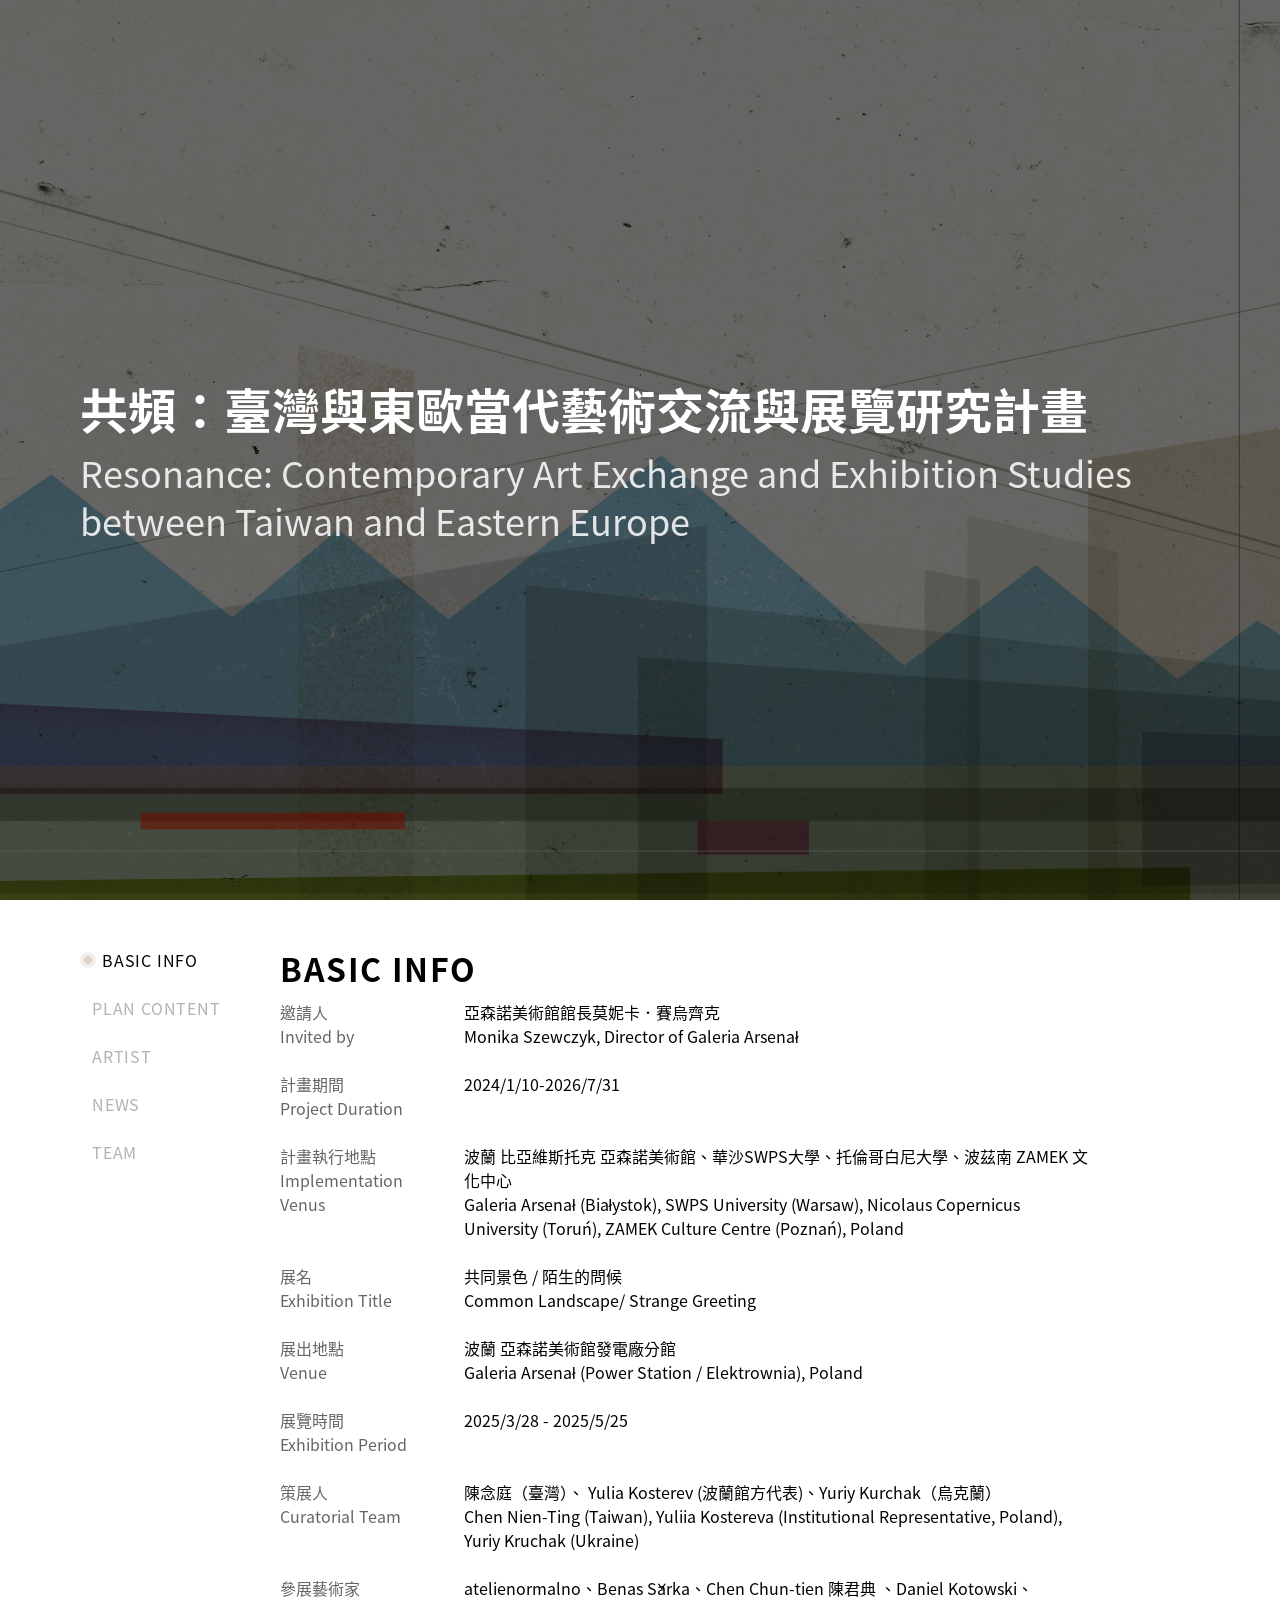
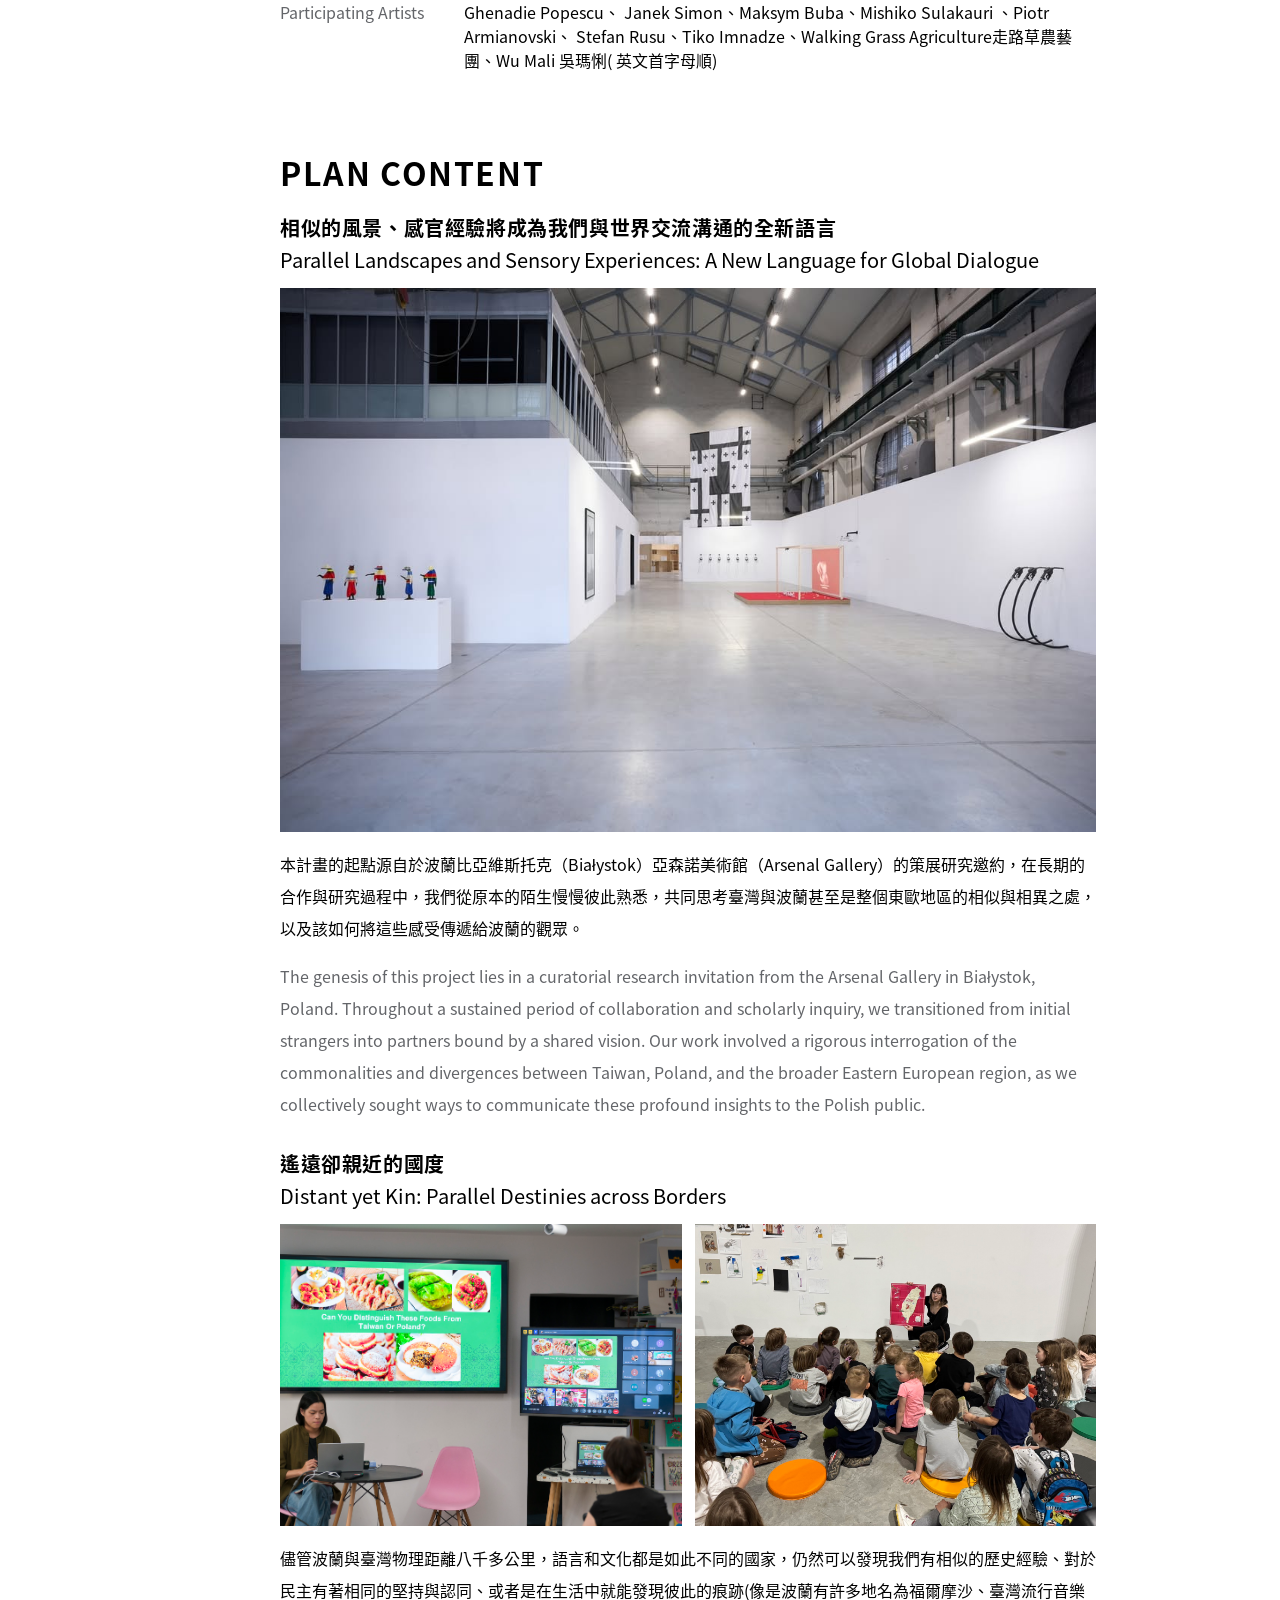
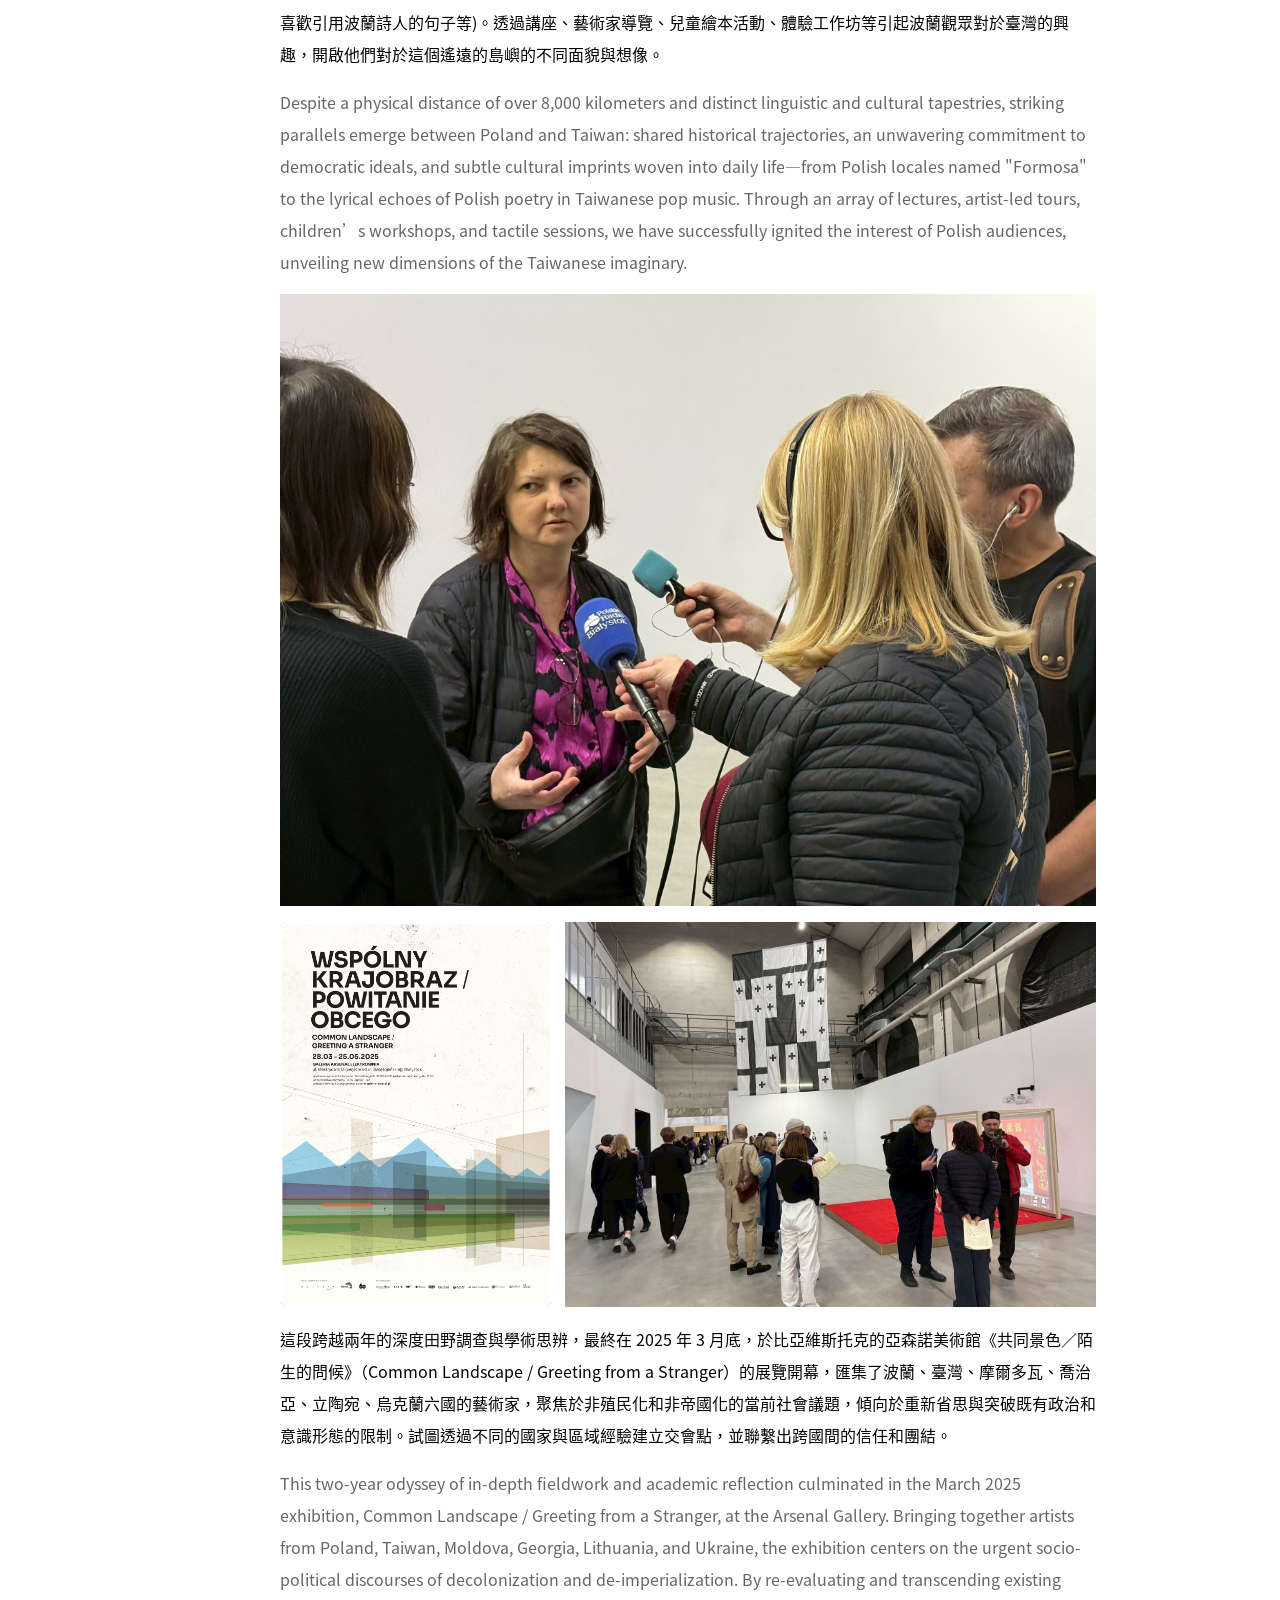
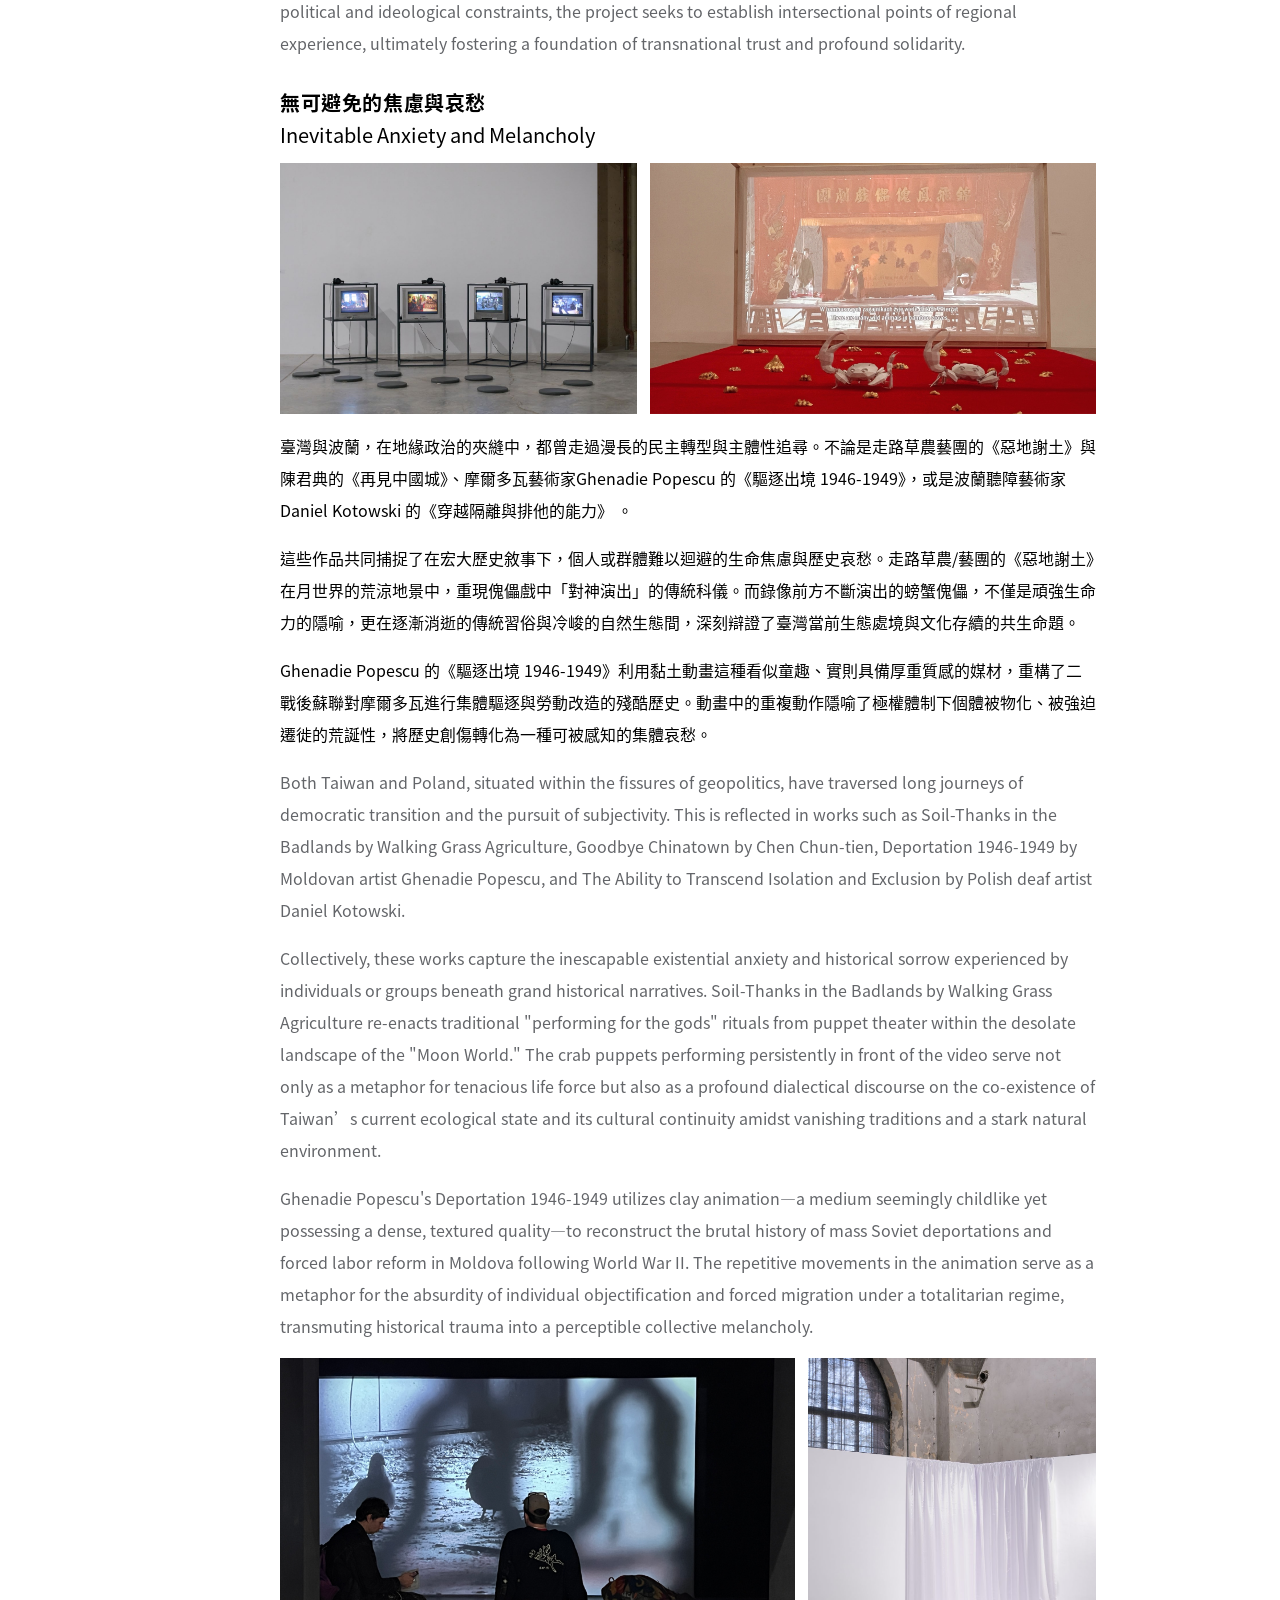
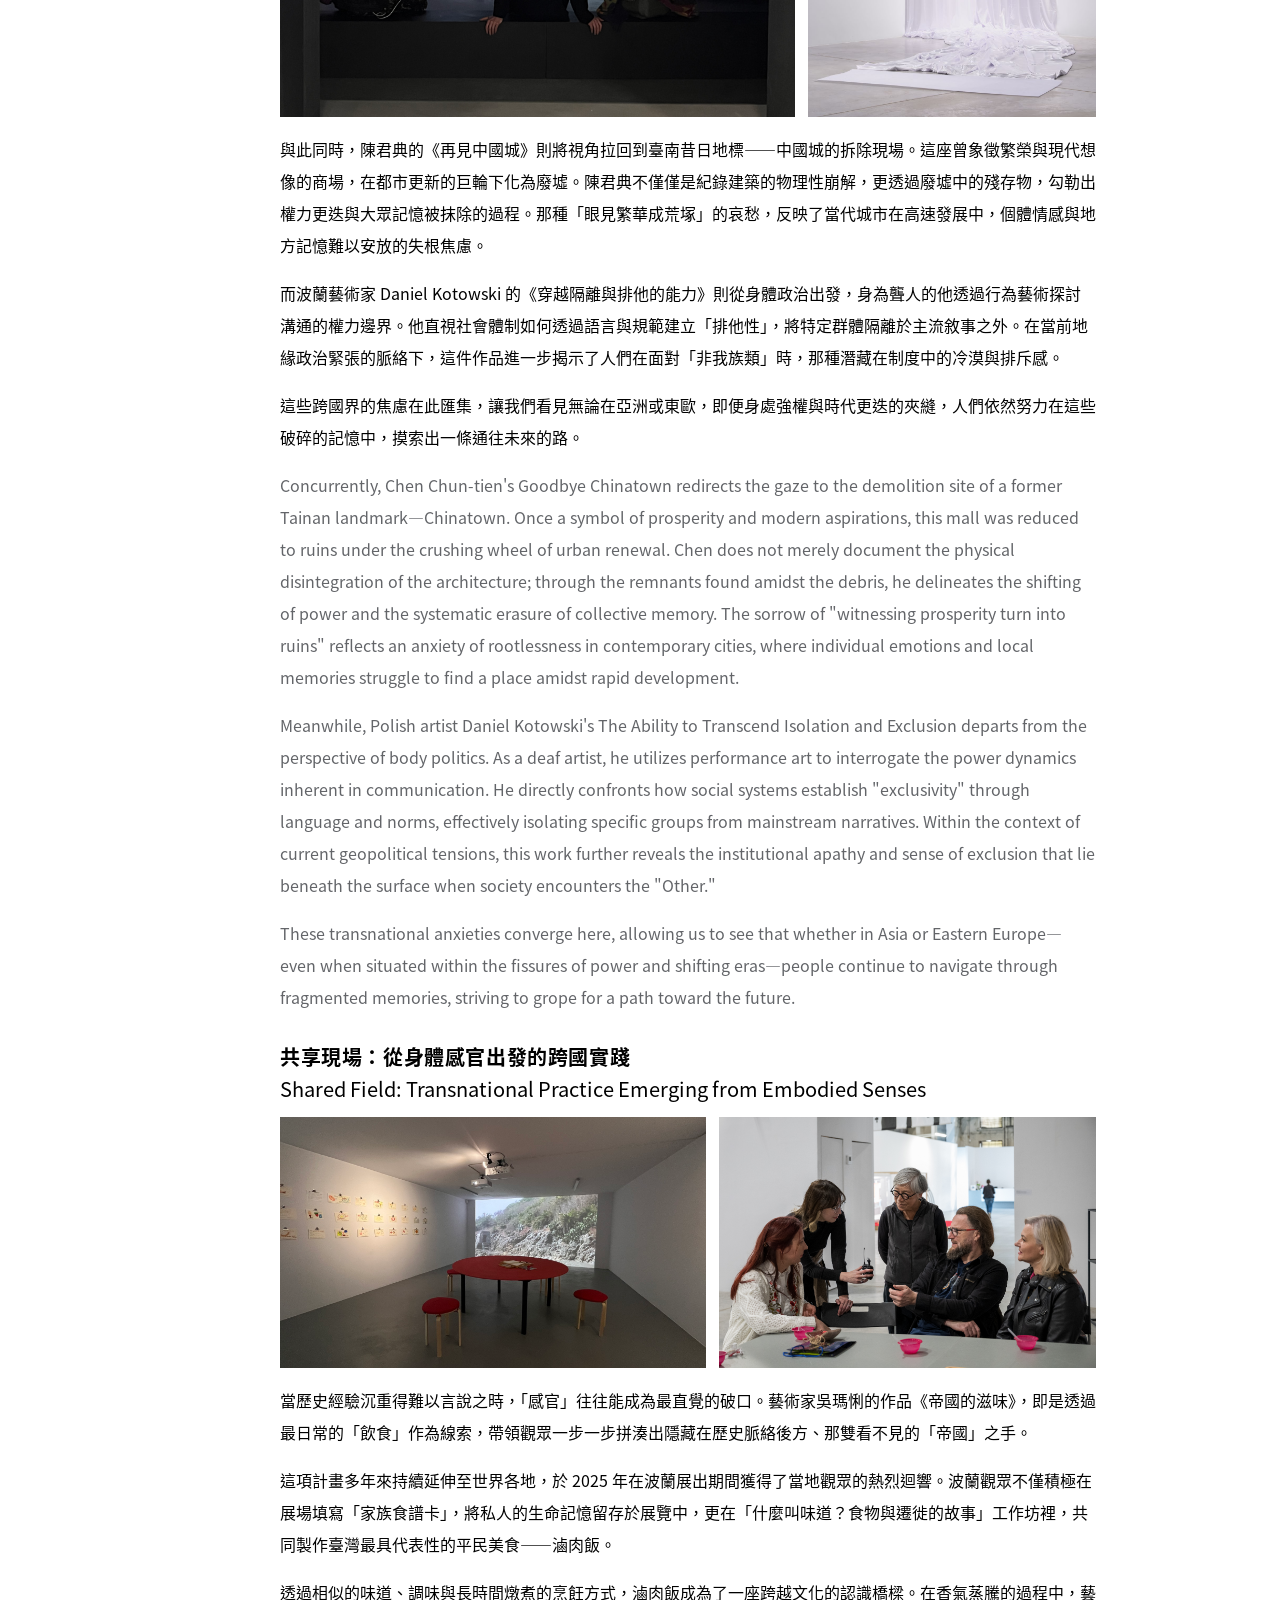
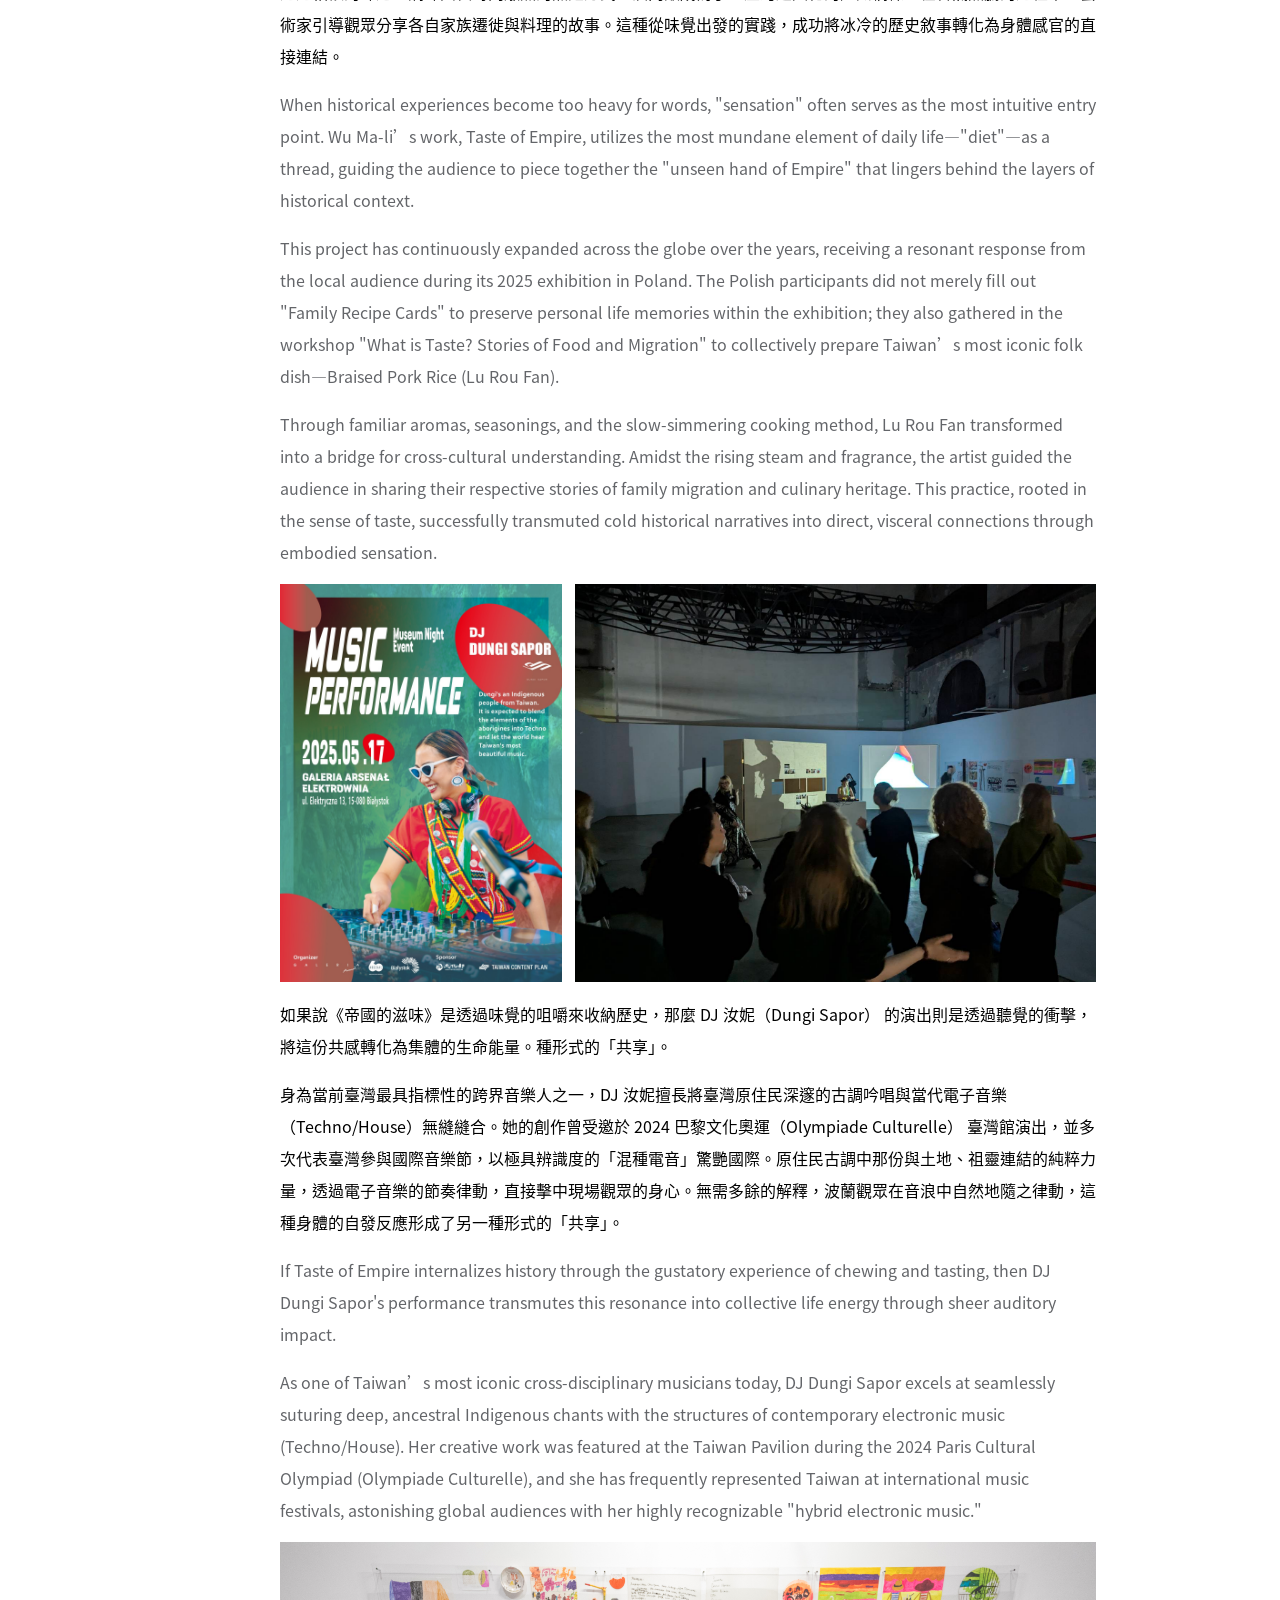
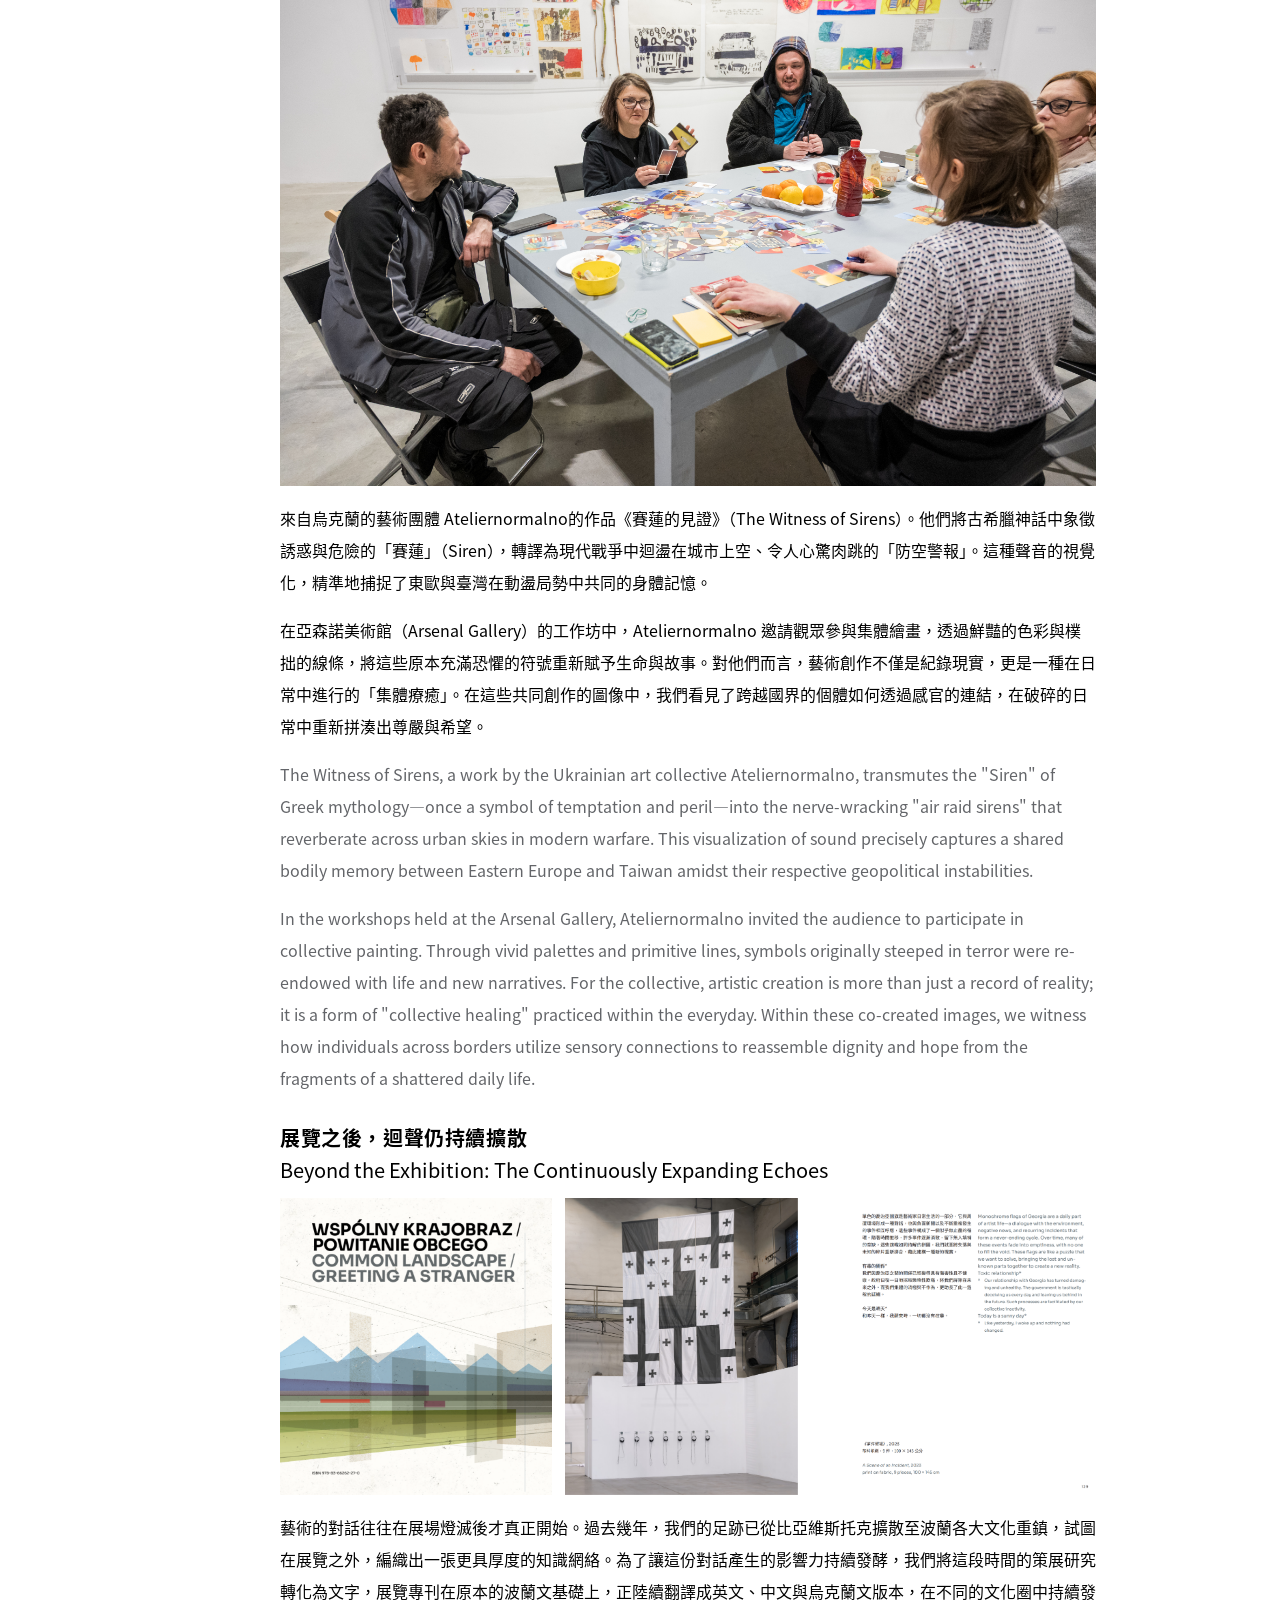
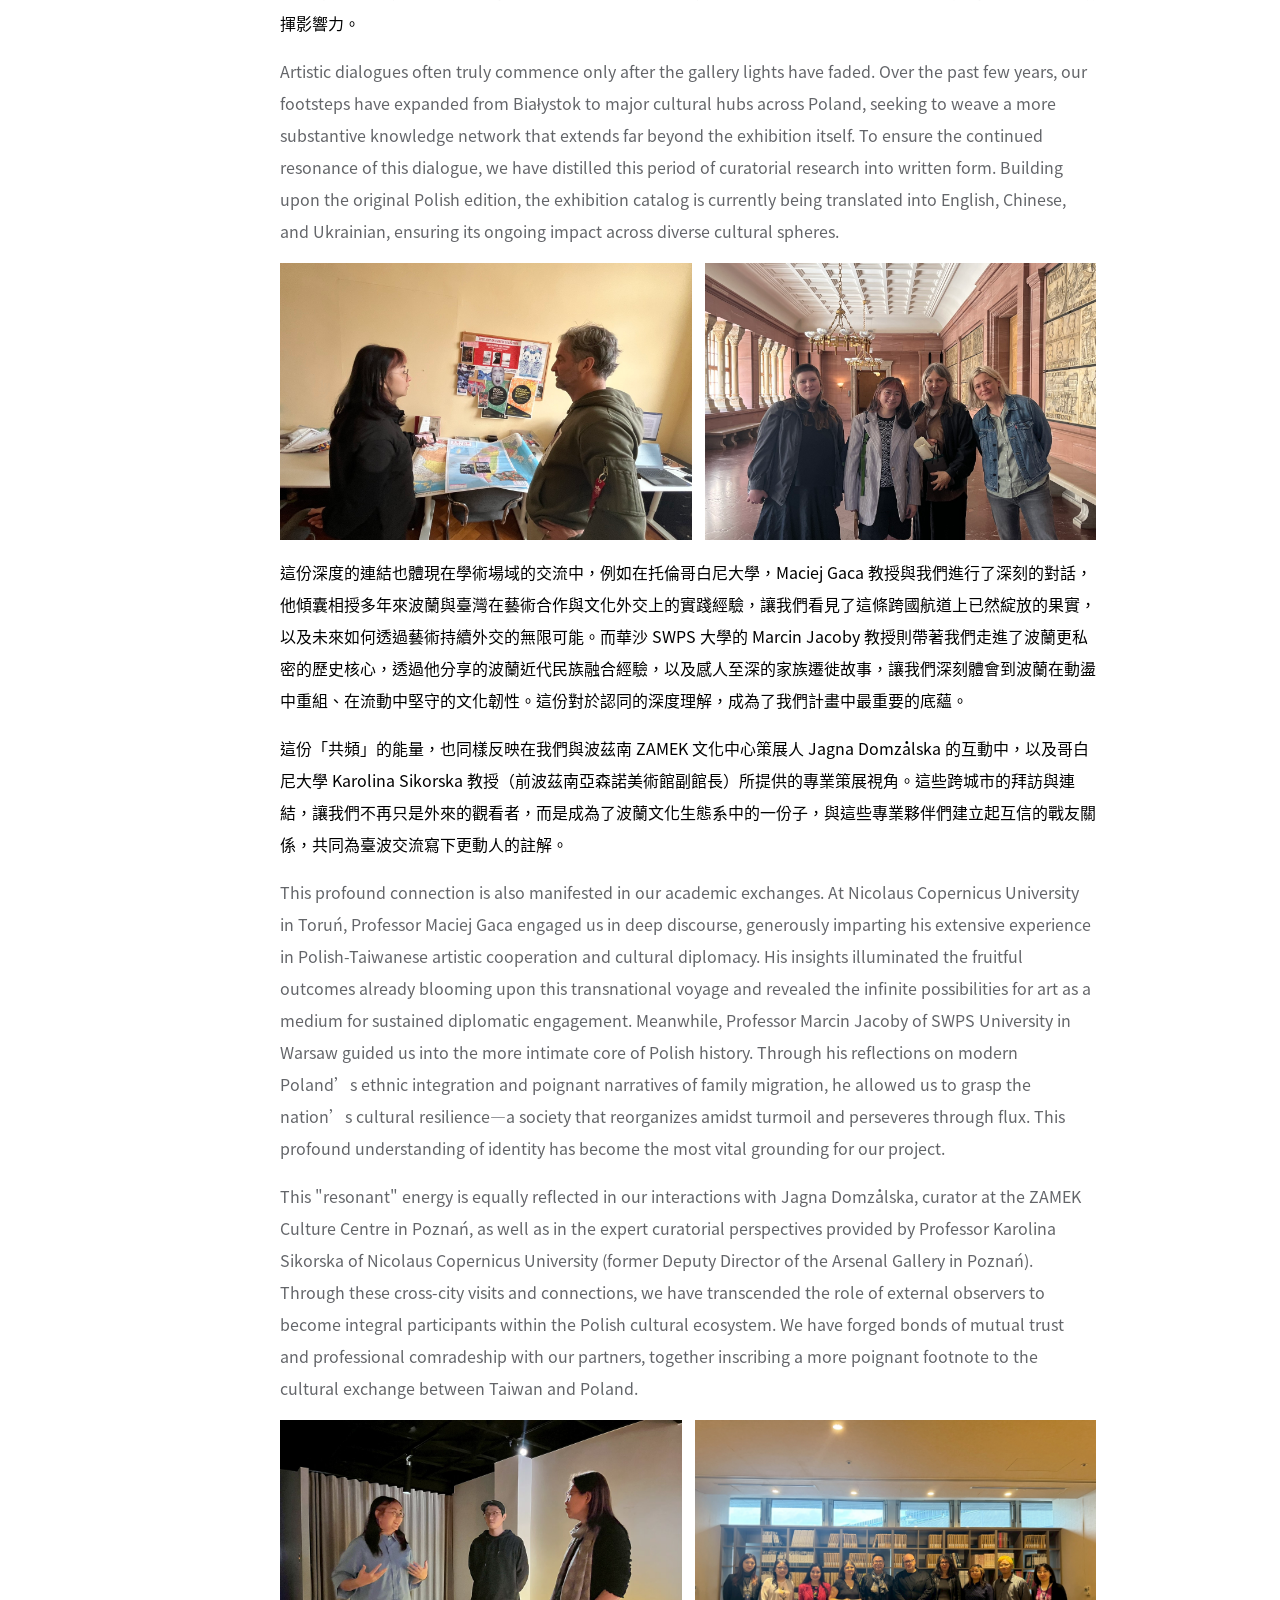
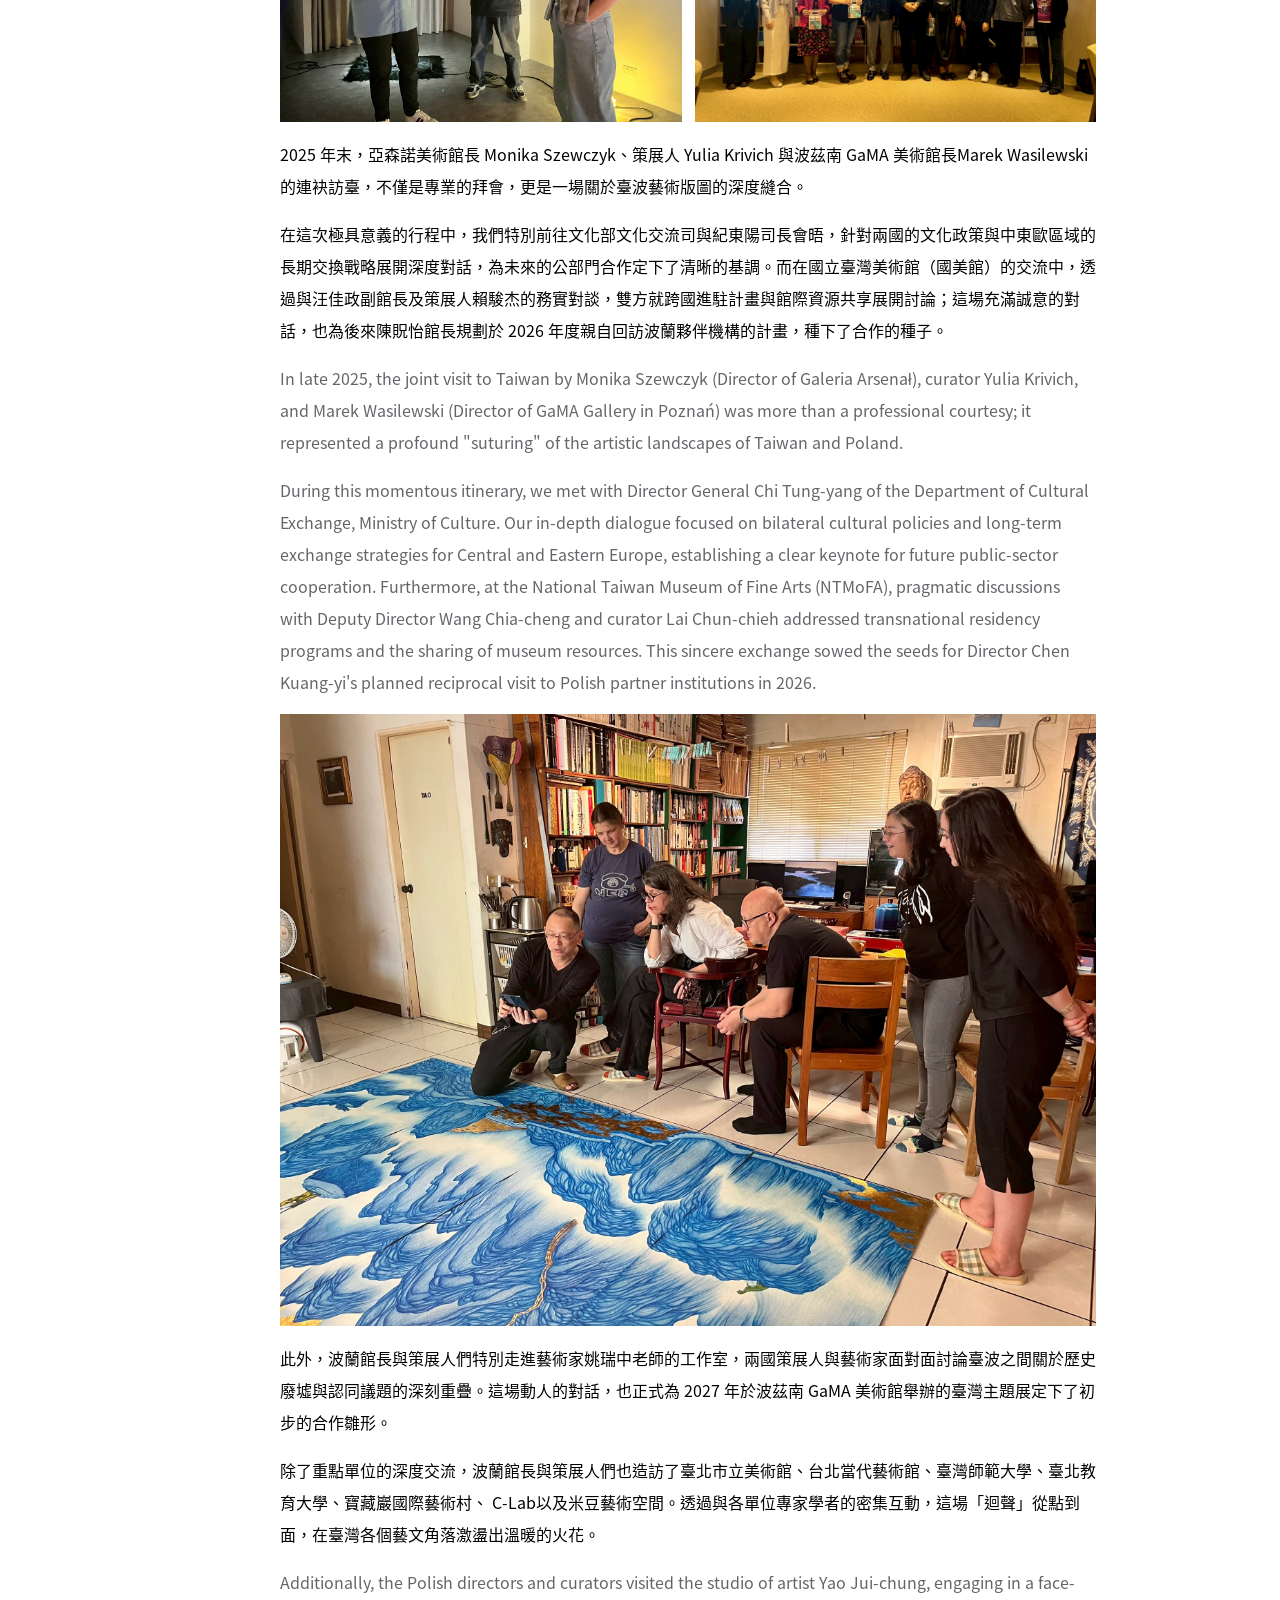
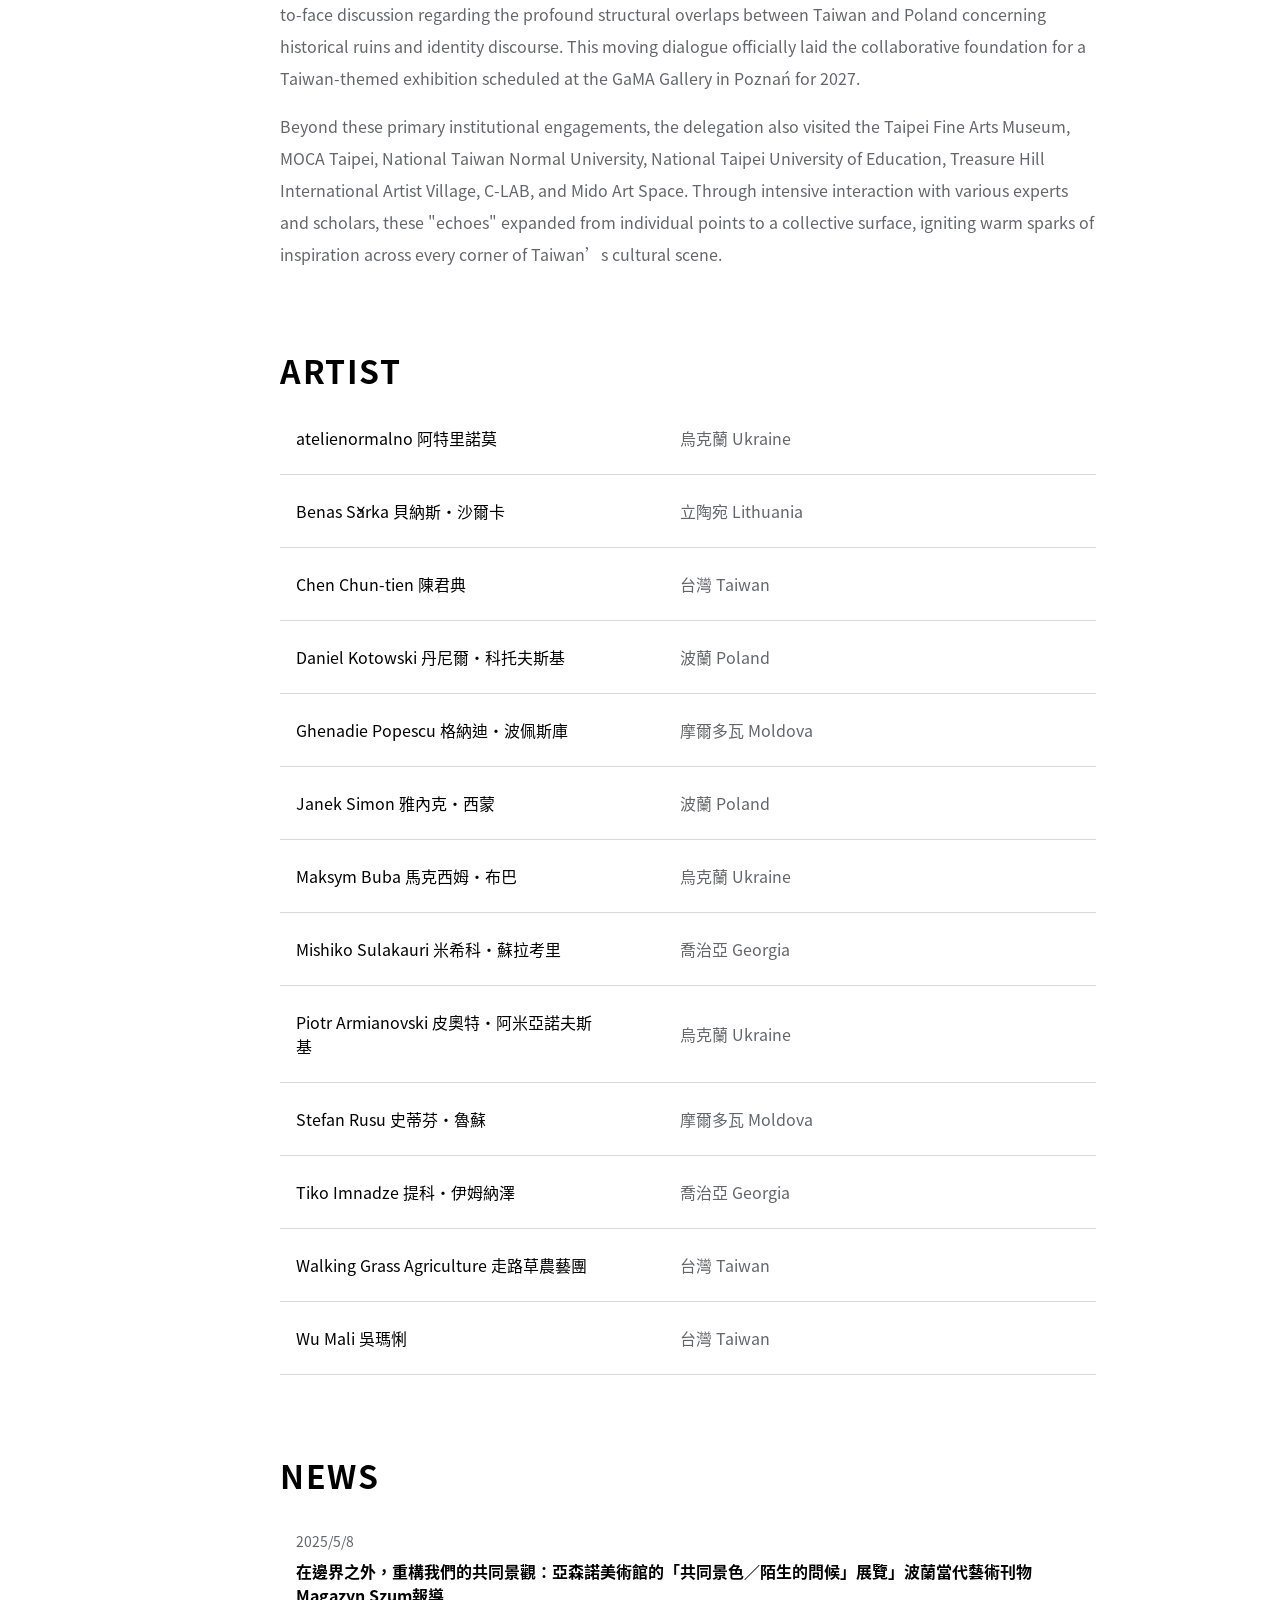
==== international-project/index.html @ 865ce2e9 "Initial commit: The Middle Art Space website" ====
<!doctype html>
<html lang="zh-Hant" id="app" translate="no">
  <head>
    <meta charset="UTF-8">
    <meta name="viewport" content="width=device-width, initial-scale=1.0">
    <meta name="theme-color" content="#000000">
    <meta name="description" content="共頻：臺灣與東歐當代藝術交流與展覽研究計畫">
    <link rel="icon" href="logo.png">
    <link rel="apple-touch-icon" href="logo.png">
    <title>共頻｜臺灣與東歐當代藝術交流與展覽研究計畫</title>
    <script>
      if (window.location.protocol === "file:") {
        window.location.replace("https://themiddleartspace.com/");
      }
    </script>
    <script type="module" crossorigin src="assets/index-DI4Ltnyc.js"></script>
    <link rel="modulepreload" crossorigin href="assets/vendor-ui-core-BMBwWZdV.js">
    <link rel="stylesheet" crossorigin href="assets/index-CbK6Lcz-.css">
  </head>
  <body>
    <noscript>請啟用 JavaScript 以瀏覽此頁面。</noscript>
    <div id="root"></div>
  </body>
</html>
---- international-project/assets/index-CbK6Lcz-.css ----
*,:after,:before{box-sizing:border-box}html{width:100%;height:100%;margin:0;padding:0;overflow:hidden;box-sizing:border-box}body,#root{width:100%;height:100%;margin:0;padding:0;overflow:hidden}ul{margin:0;padding:0;list-style-type:none;counter-reset:items}li{margin:0;padding:0}.fit{width:100%;height:100%}.reset{min-width:auto;min-height:auto;margin:0;padding:0}.scroll{width:100%;overflow-y:auto;overflow-x:hidden;flex-grow:1}.scrollContainer{height:94%;overflow-y:auto;overflow-x:hidden;flex-grow:1}.flexAllCenter{display:flex;justify-content:center;align-items:center}.flexAlignCenter{display:flex;align-items:center;flex-wrap:wrap}.flexAlignStart{display:flex;align-items:flex-start}.flexJustifyBetweenCenter{display:flex;align-items:center;justify-content:space-between}.flexJustifyEnd{display:flex;align-items:center;justify-content:flex-end}@font-face{font-family:Noto Sans TC;font-style:normal;font-weight:100;font-display:swap;src:url(./NotoSansTC-Black-KbbkOu7U.otf) format("woff2")}@font-face{font-family:Noto Sans TC;font-style:normal;font-weight:700;font-display:swap;src:url(./NotoSansTC-Bold-DVHzSclS.otf) format("woff2")}@font-face{font-family:Noto Sans TC;font-style:normal;font-weight:400;font-display:swap;src:url(./NotoSansTC-Regular-CI4RtWVQ.otf) format("woff2")}@media print{html{width:100%;height:auto;margin:0;padding:0;overflow:visible}*{page-break-inside:avoid;page-break-before:avoid;page-break-after:avoid;print-color-adjust:exact;-webkit-print-color-adjust:exact}}html,body,#root{height:auto;min-height:100%;overflow-x:clip;overflow-y:visible}
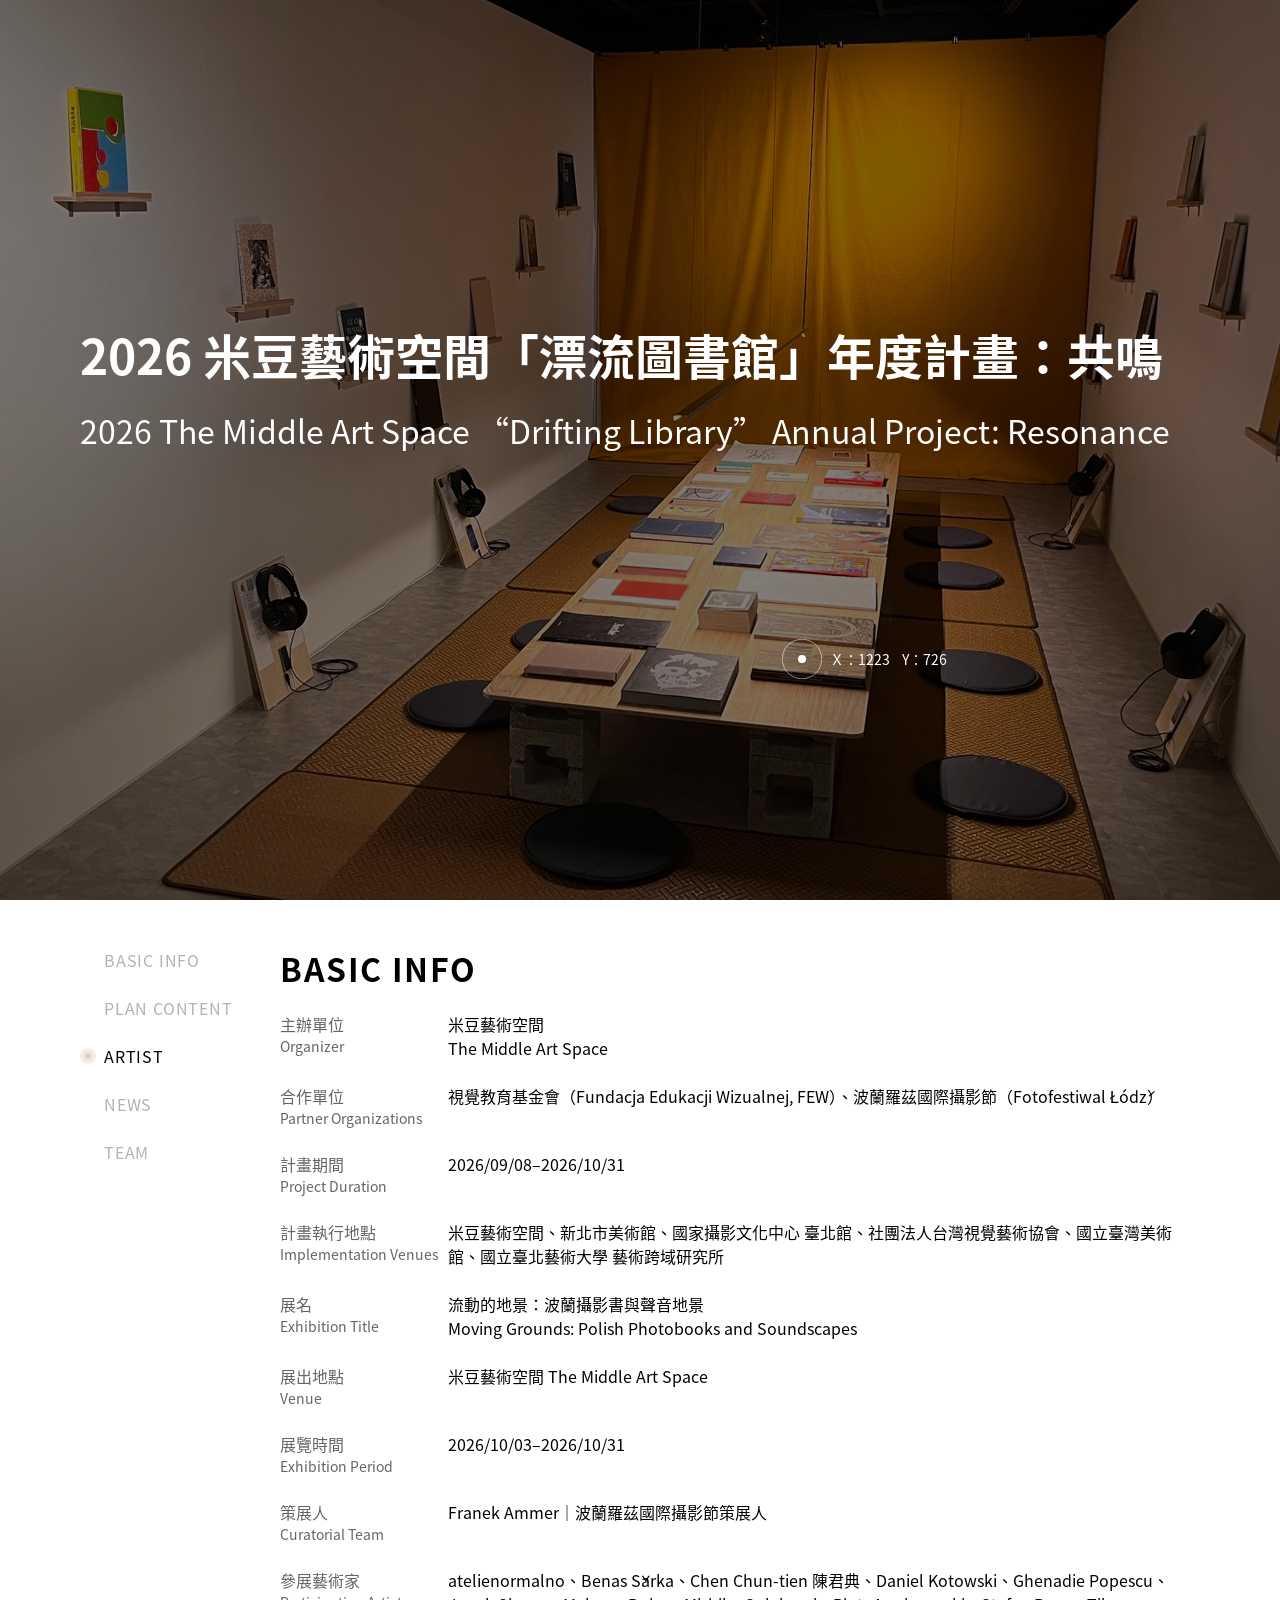
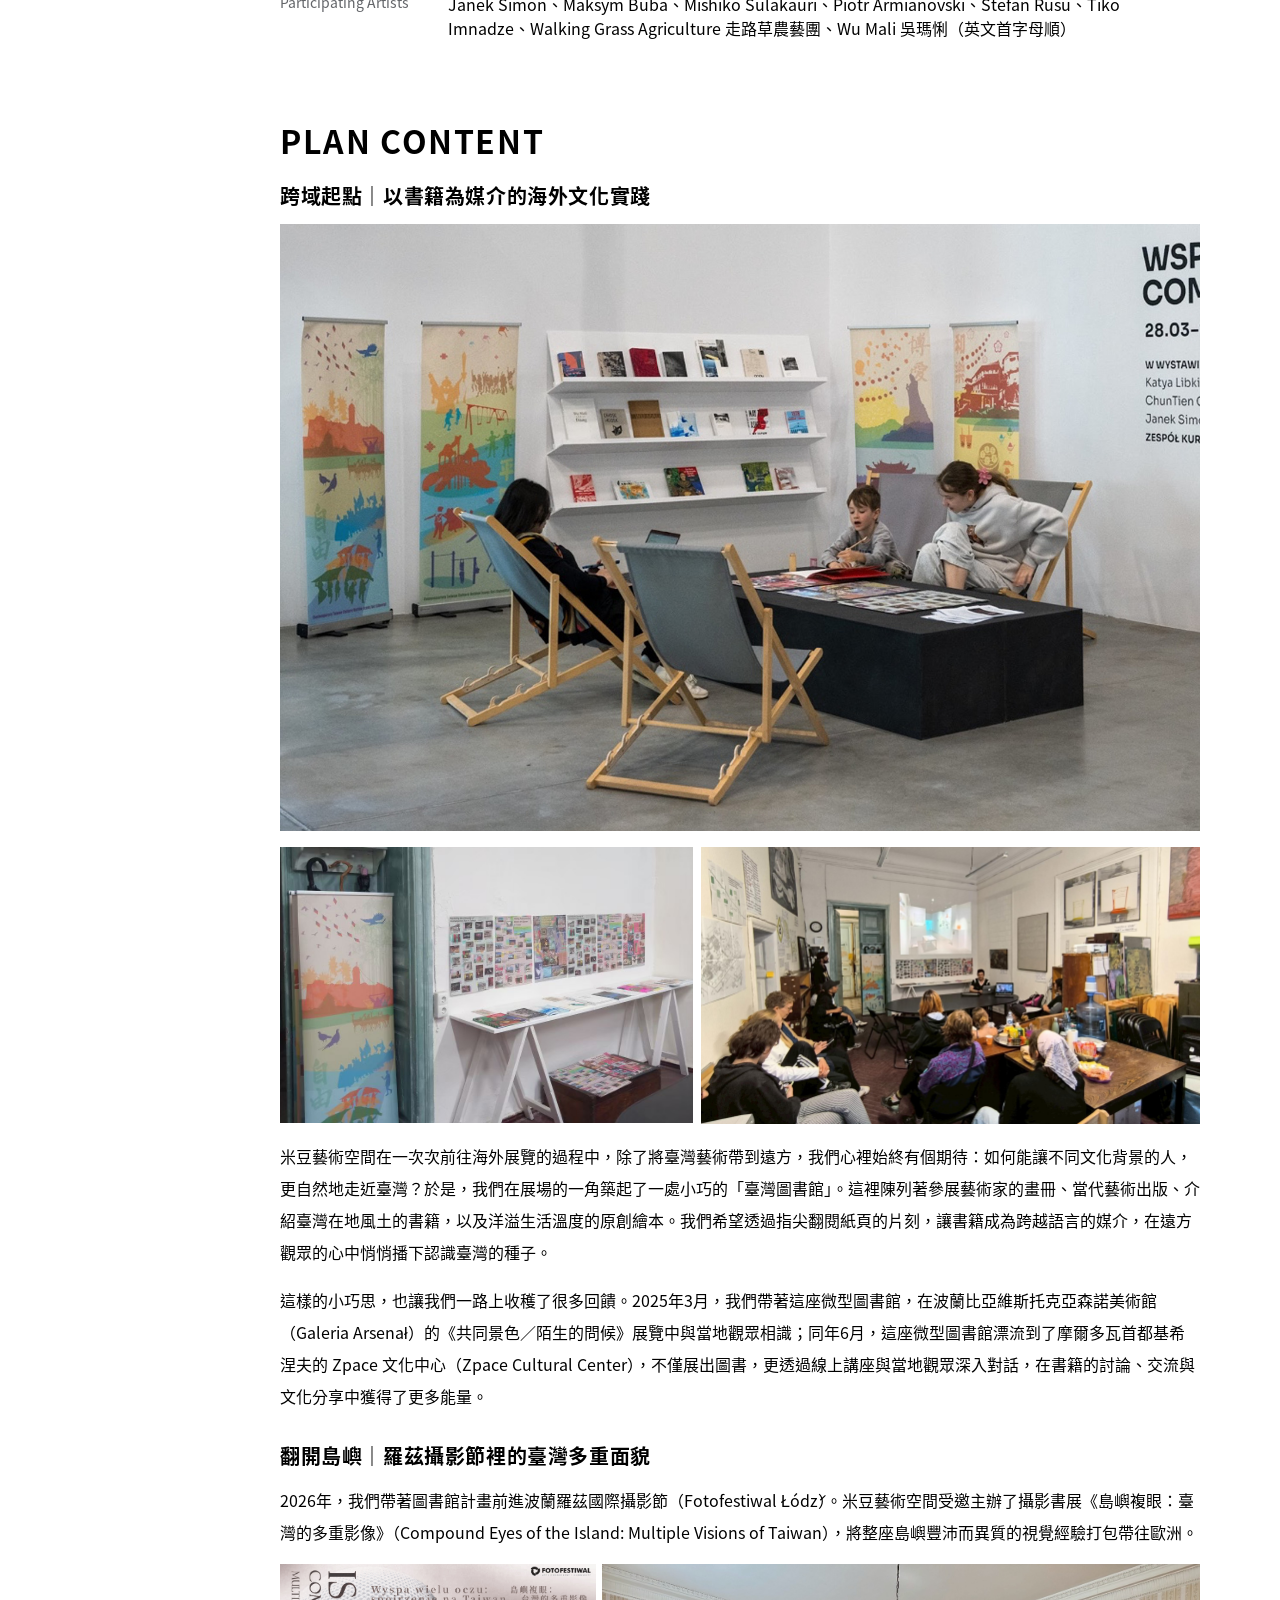
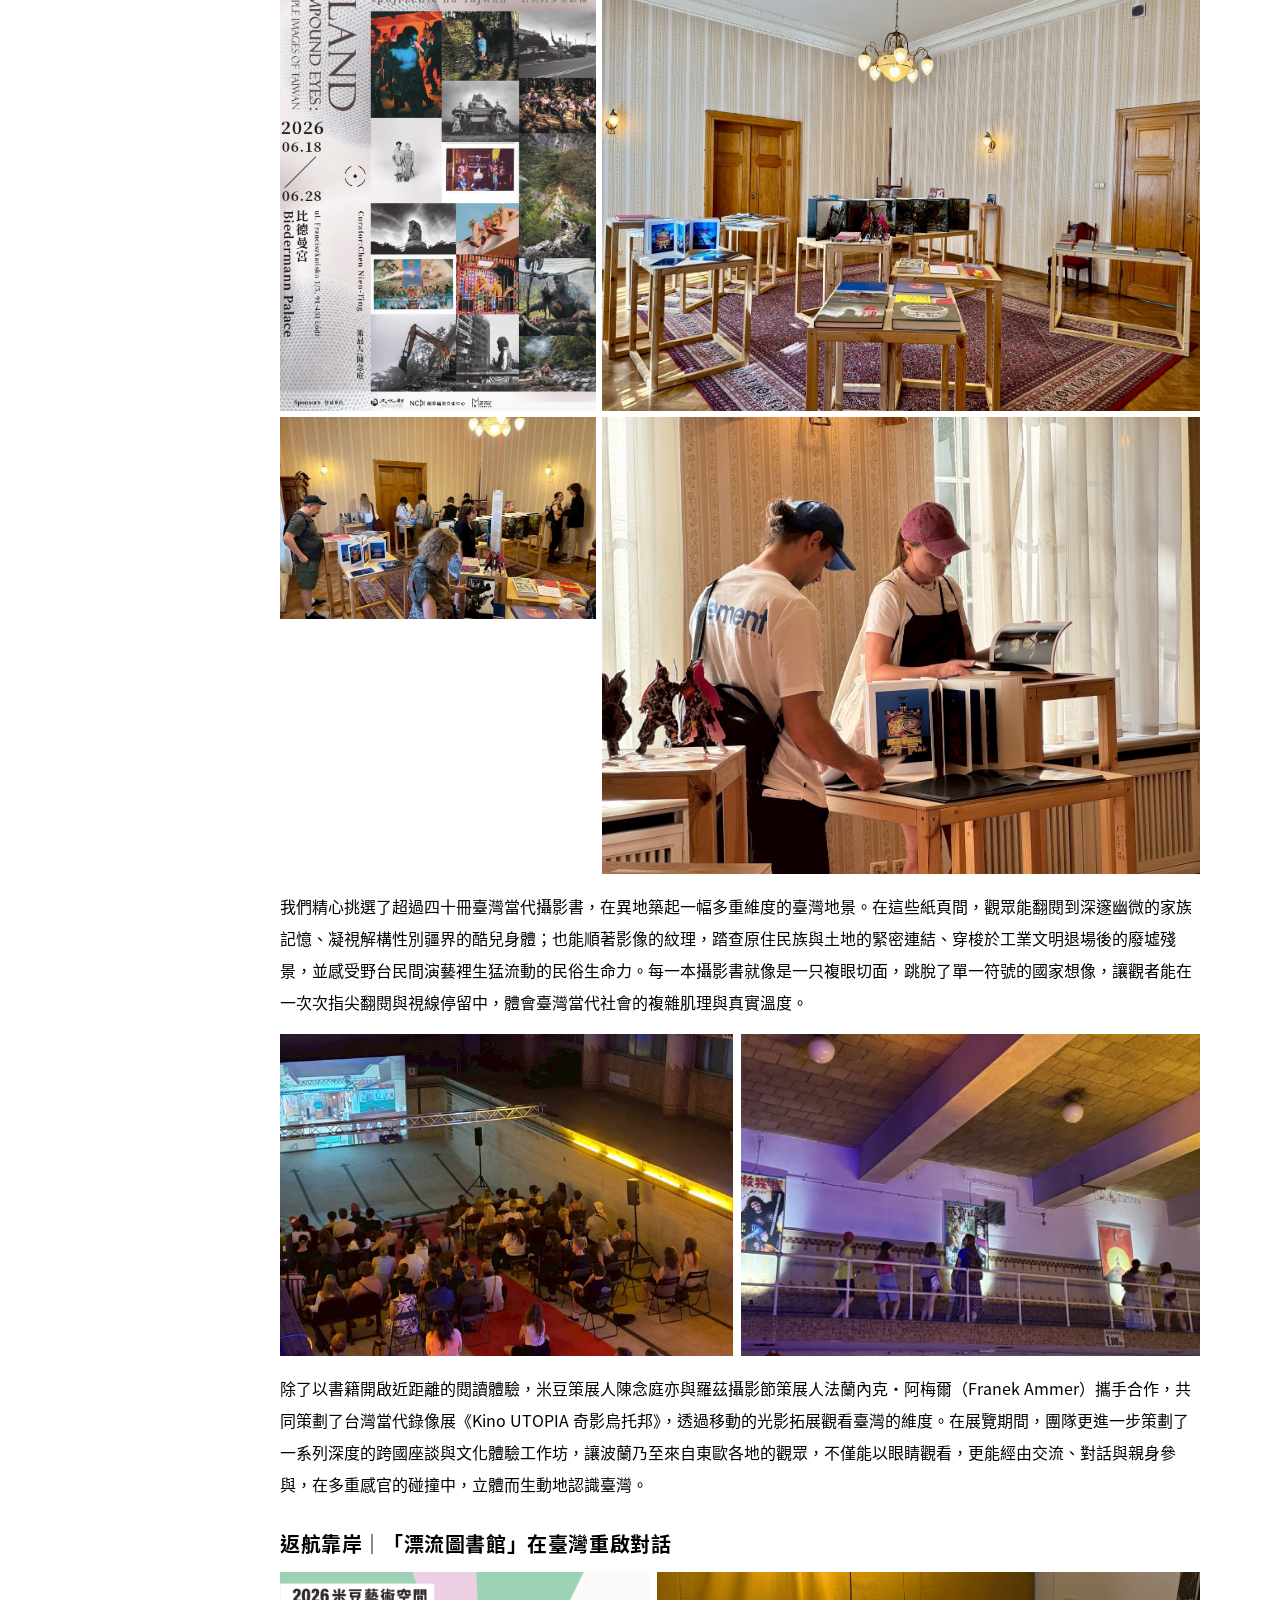
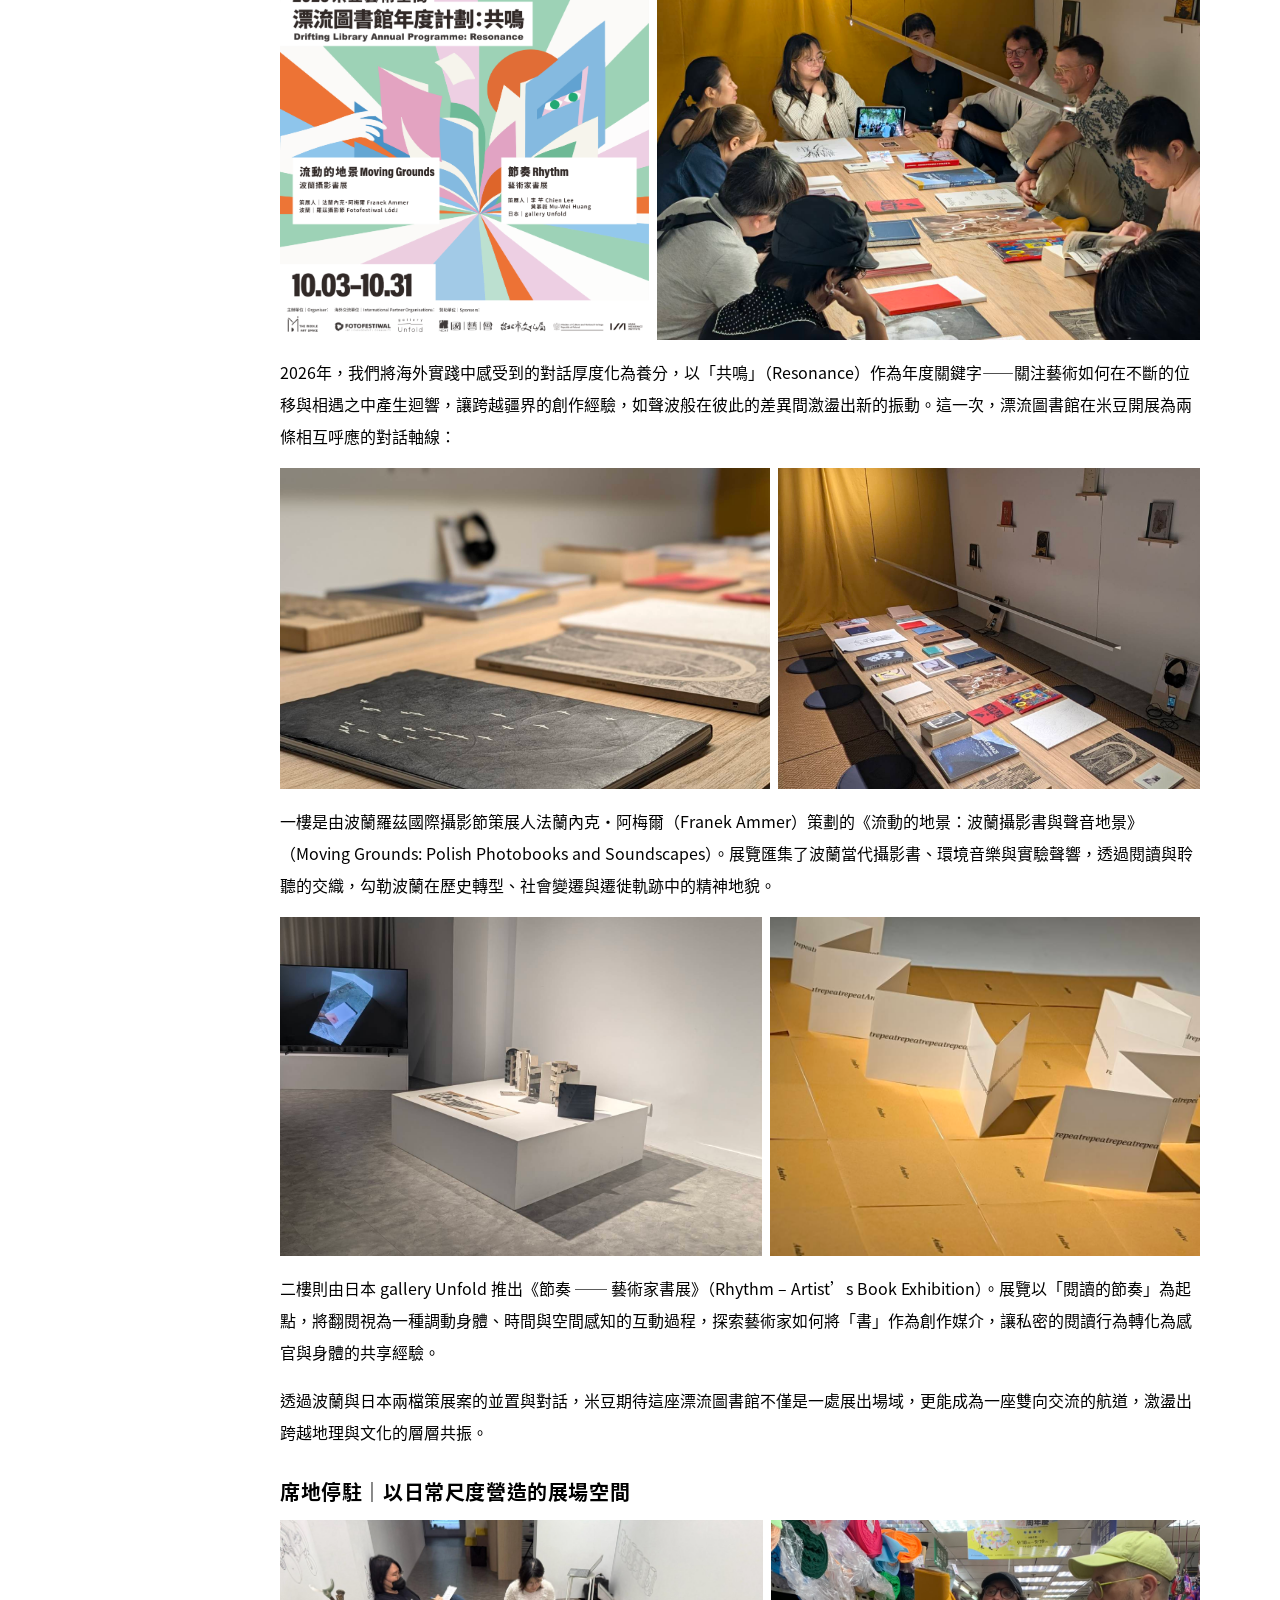
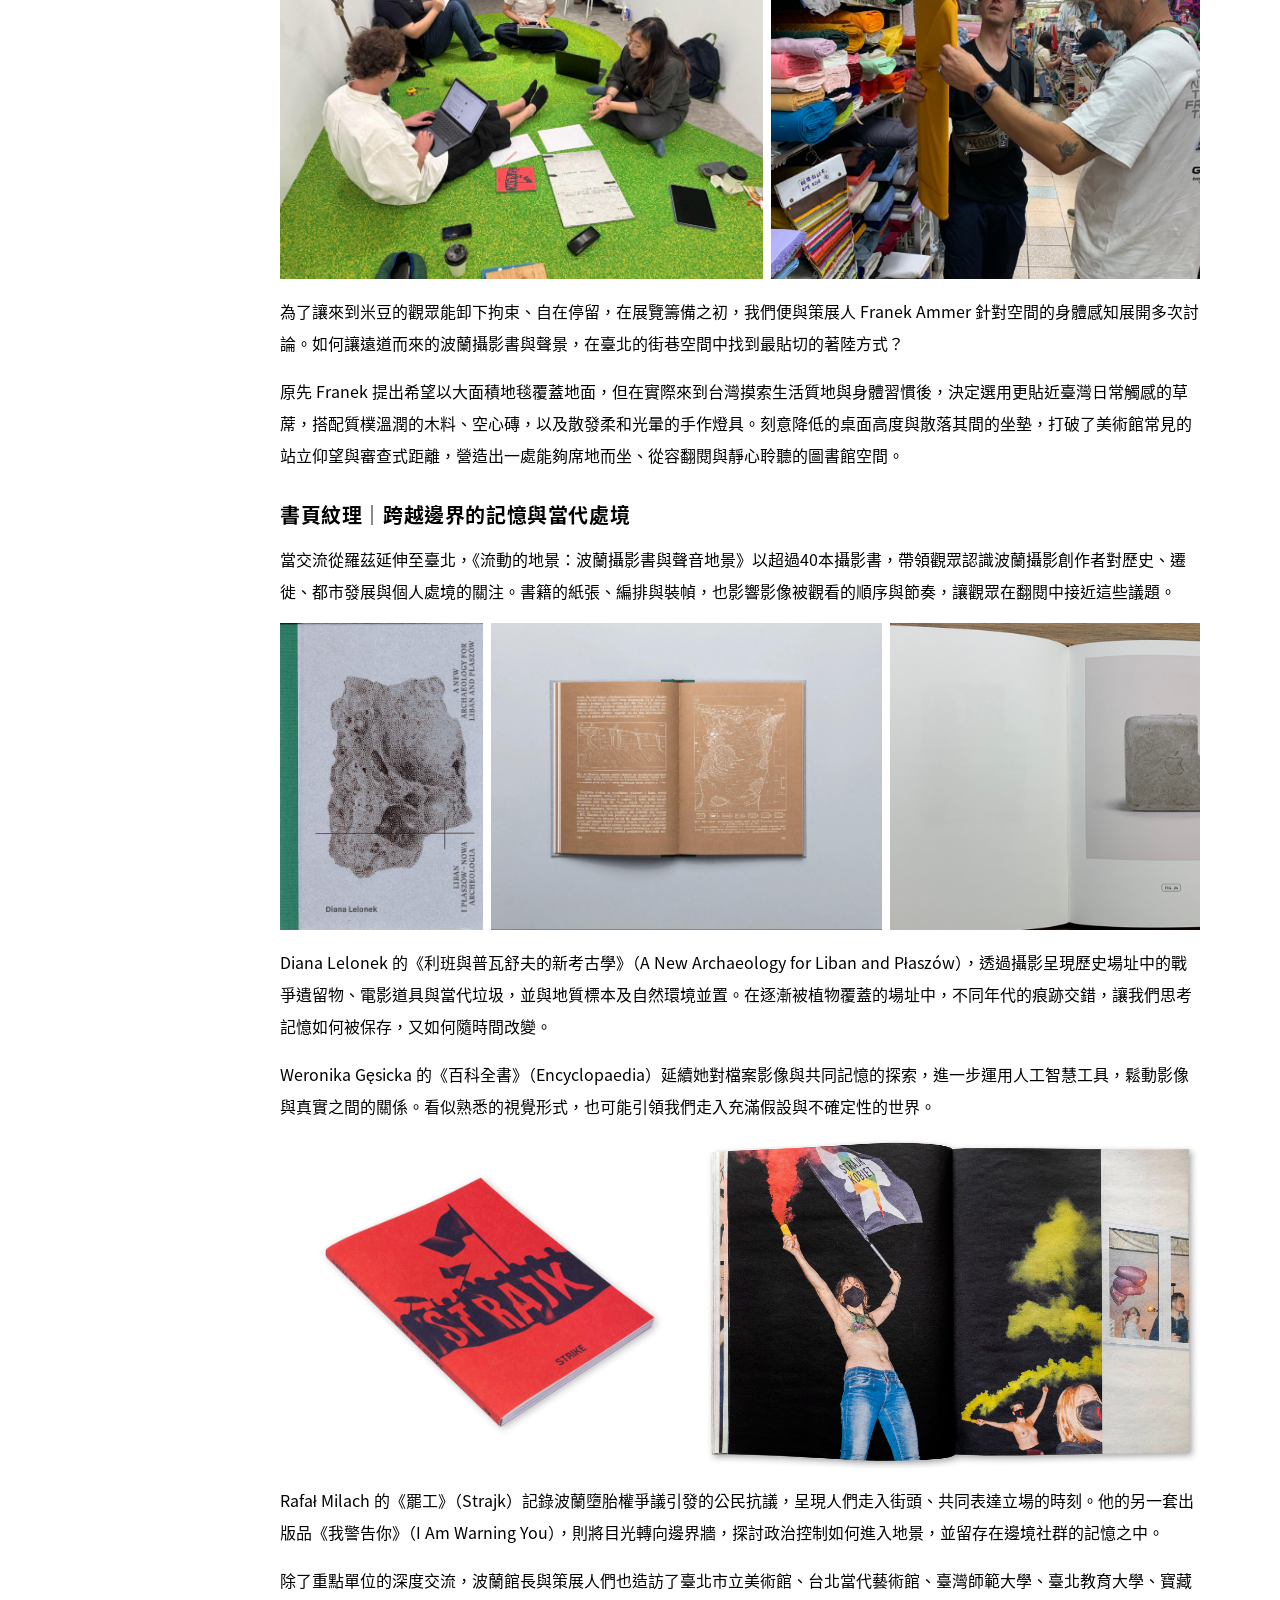
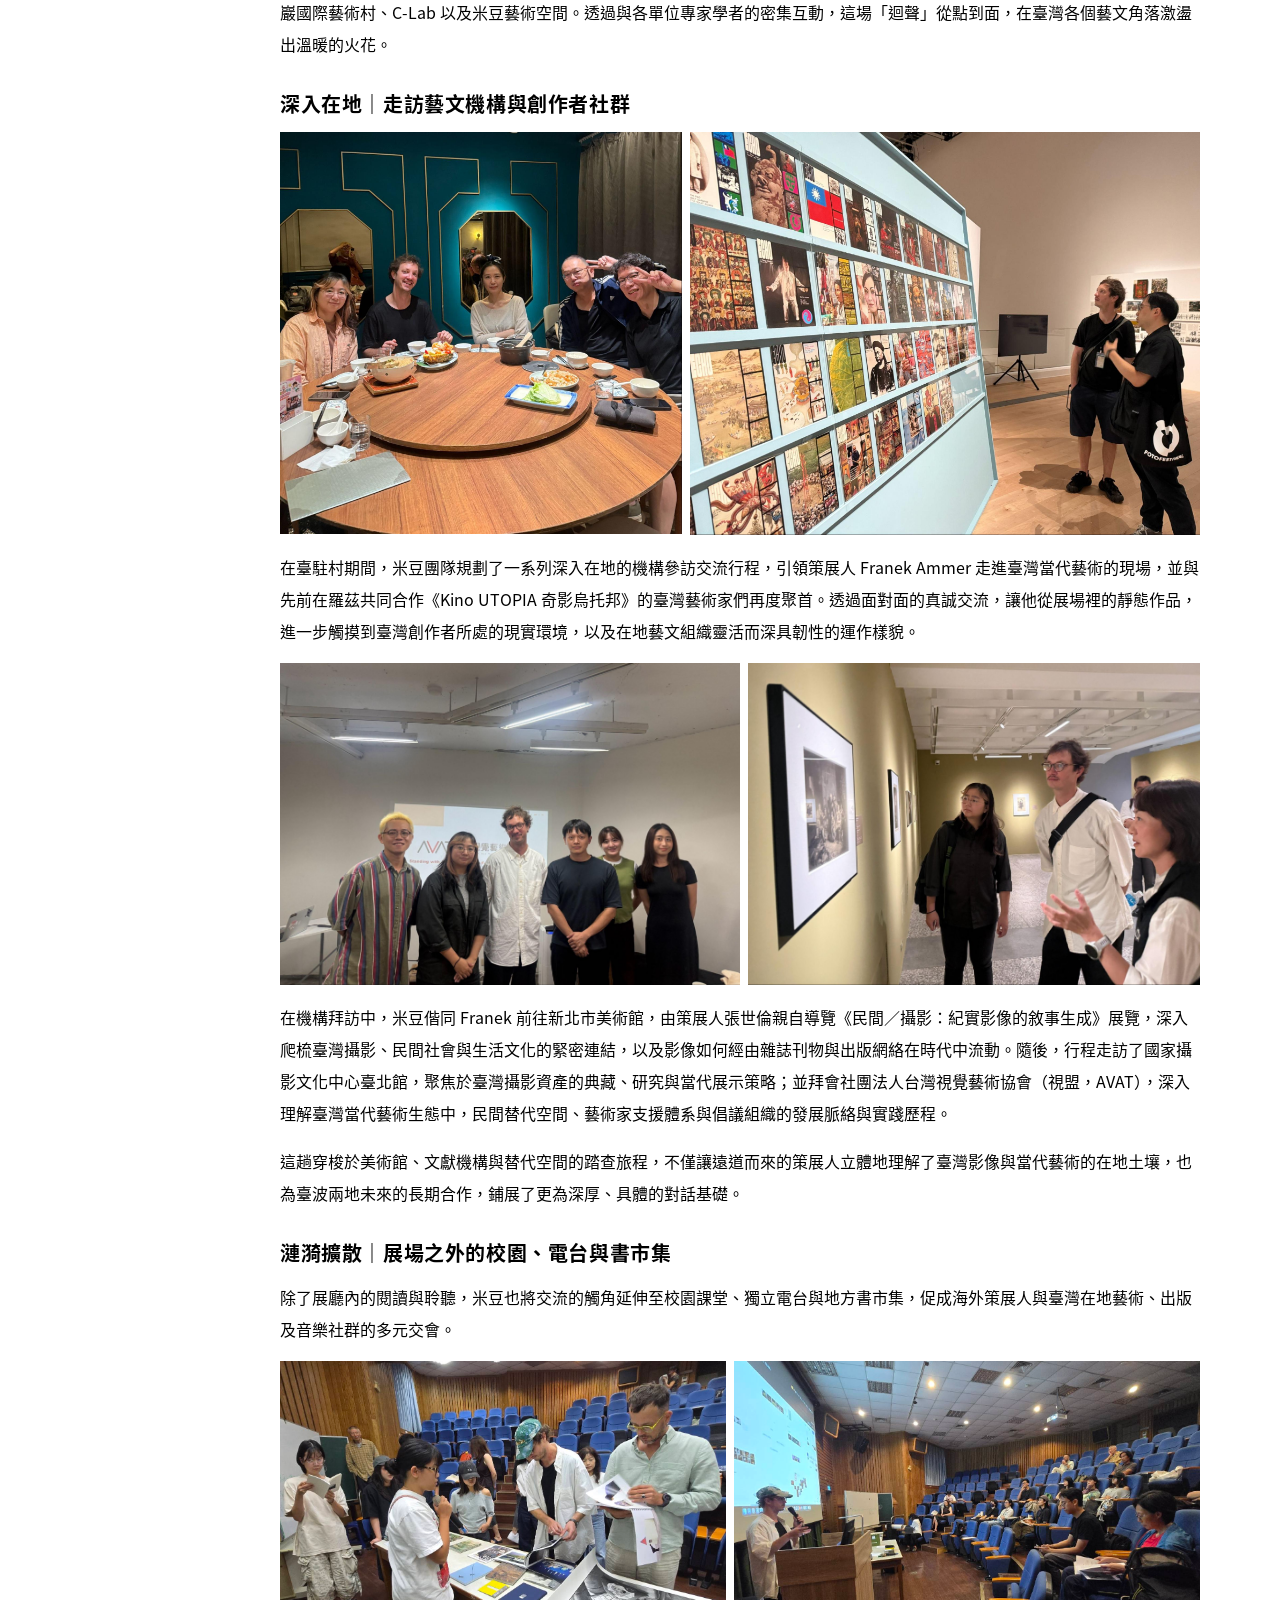
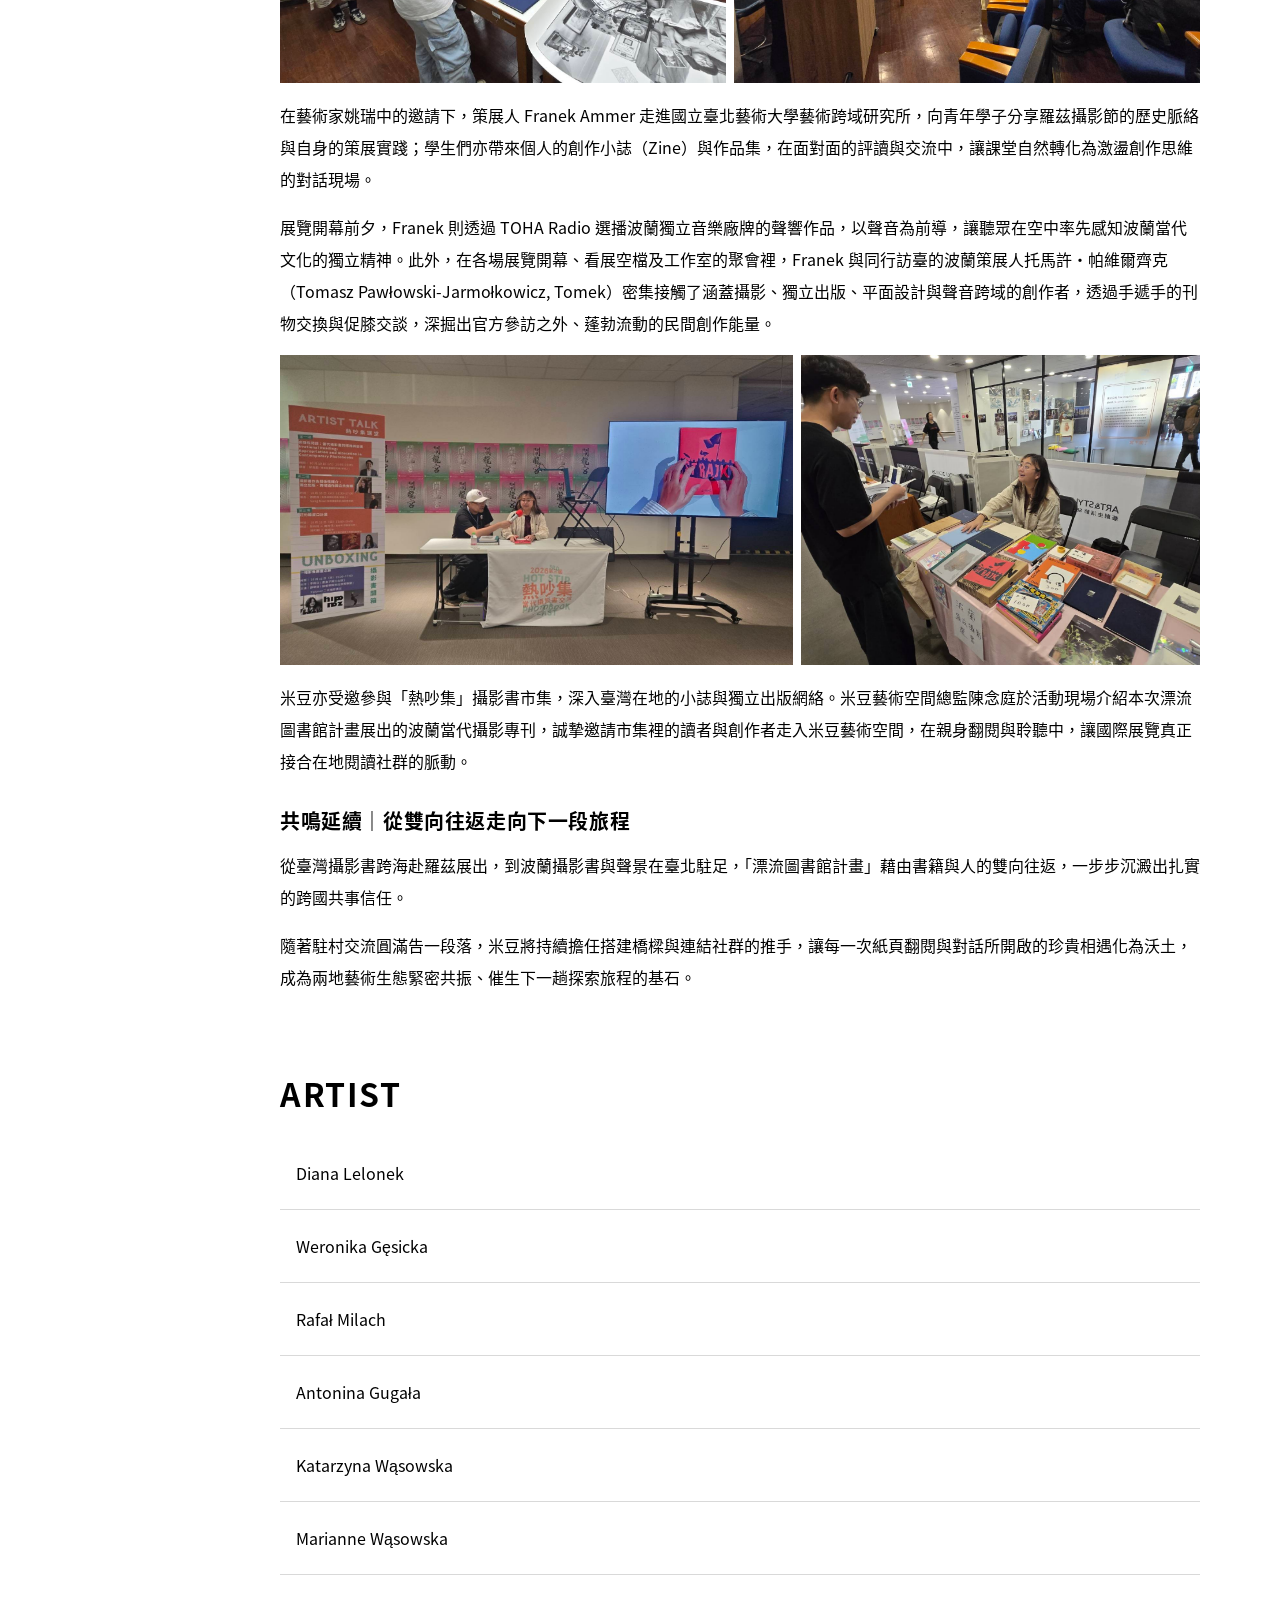
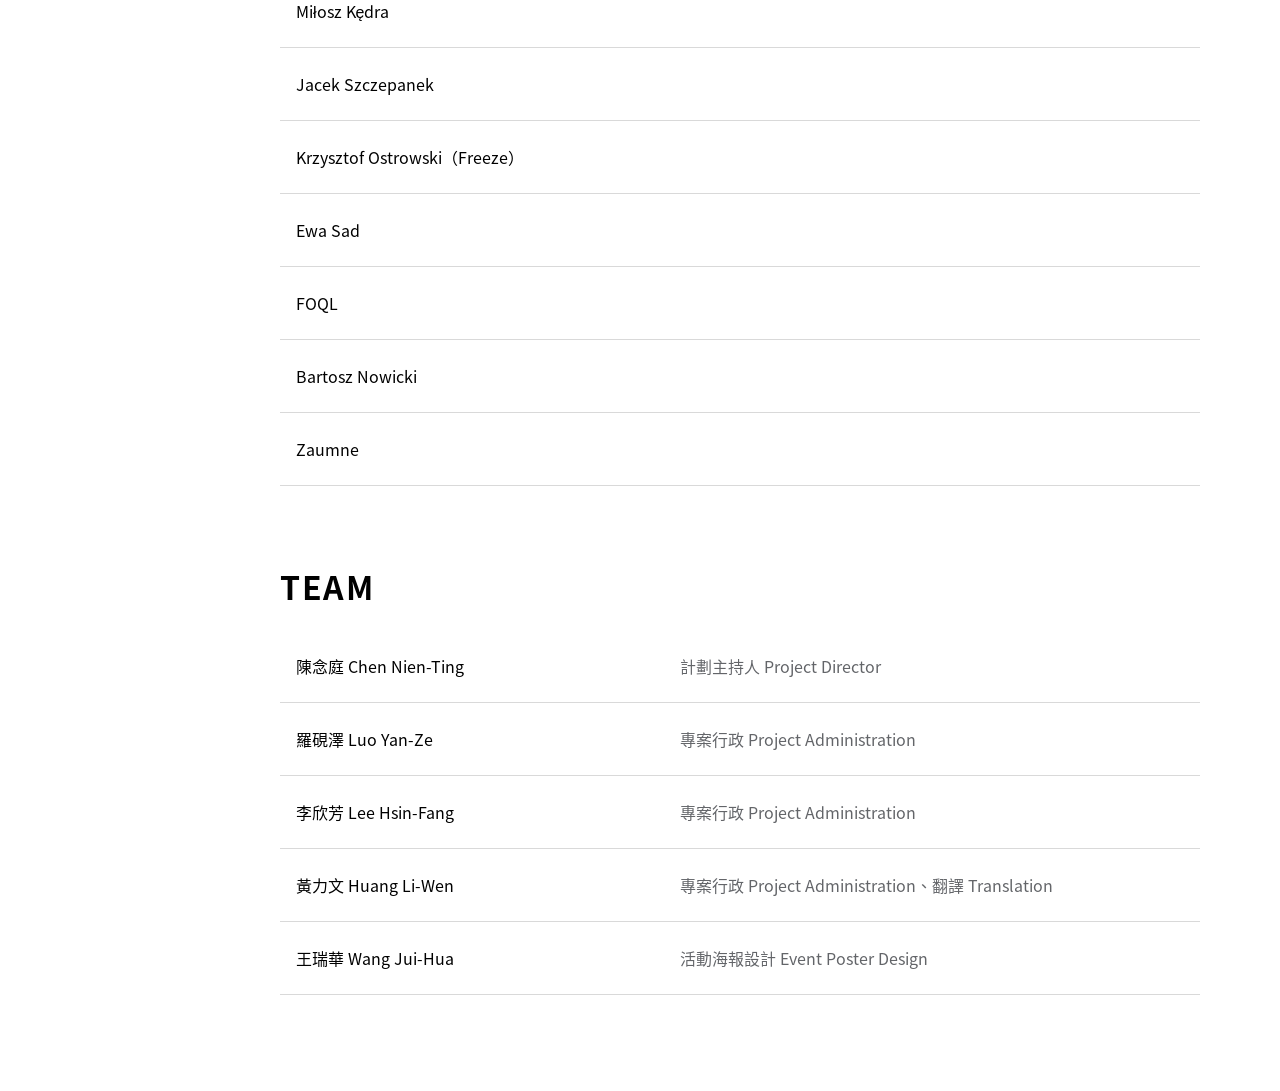
==== commit 8066ec9c: "Unify responsive layouts and update international project pages" ====
--- a/international-project/index.html
+++ b/international-project/index.html
@@ -1,24 +1,18 @@
-<!doctype html>
-<html lang="zh-Hant" id="app" translate="no">
-  <head>
-    <meta charset="UTF-8">
-    <meta name="viewport" content="width=device-width, initial-scale=1.0">
-    <meta name="theme-color" content="#000000">
-    <meta name="description" content="共頻：臺灣與東歐當代藝術交流與展覽研究計畫">
-    <link rel="icon" href="logo.png">
-    <link rel="apple-touch-icon" href="logo.png">
-    <title>共頻｜臺灣與東歐當代藝術交流與展覽研究計畫</title>
-    <script>
-      if (window.location.protocol === "file:") {
-        window.location.replace("https://themiddleartspace.com/");
-      }
-    </script>
-    <script type="module" crossorigin src="assets/index-DI4Ltnyc.js"></script>
-    <link rel="modulepreload" crossorigin href="assets/vendor-ui-core-BMBwWZdV.js">
-    <link rel="stylesheet" crossorigin href="assets/index-CbK6Lcz-.css">
-  </head>
-  <body>
-    <noscript>請啟用 JavaScript 以瀏覽此頁面。</noscript>
-    <div id="root"></div>
-  </body>
-</html>
+<!doctype html><html lang="zh-Hant"><head><meta charset="UTF-8"><meta name="viewport" content="width=device-width,initial-scale=1"><meta name="theme-color" content="#000"><meta name="description" content="2026 米豆藝術空間「漂流圖書館」年度計畫：共鳴"><link rel="icon" href="logo.png"><link rel="stylesheet" href="international-2026.css?v=20261117-2"><title>2026 漂流圖書館：共鳴｜米豆藝術空間</title></head><body>
+<header class="hero" id="top"><img class="hero-image" src="../assets/international-2026/image-24.png" alt="2026 漂流圖書館年度計畫主視覺"><div class="hero-shade"></div><img class="hero-grid" src="../assets/international-2026/logo-mark.svg" alt=""><div class="hero-title"><h1>2026 米豆藝術空間「漂流圖書館」年度計畫：共鳴</h1><p>2026 The Middle Art Space “Drifting Library” Annual Project: Resonance</p></div><div class="hero-pointer" aria-hidden="true"><img src="../assets/international-2026/location.svg" alt=""><span>Ｘ：1223&nbsp;&nbsp;&nbsp;&nbsp;Y：726</span></div><div class="cursor-lines" aria-hidden="true"><span></span><span></span></div></header>
+<button class="mobile-menu-button" type="button" aria-expanded="false" aria-controls="mobile-project-nav">Menu</button><nav class="mobile-project-nav" id="mobile-project-nav" aria-label="專案章節"><button class="mobile-menu-close" type="button">Close</button><a href="#basic-info">/ BASIC INFO</a><a href="#plan-content">/ PLAN CONTENT</a><a href="#artist">/ ARTIST</a><span aria-disabled="true">/ NEWS</span><a href="#team">/ TEAM</a></nav>
+<main class="project-layout"><nav class="project-nav" aria-label="專案章節"><a class="active" href="#basic-info"><i></i>BASIC INFO</a><a href="#plan-content"><i></i>PLAN CONTENT</a><a href="#artist"><i></i>ARTIST</a><span aria-disabled="true"><i></i>NEWS</span><a href="#team"><i></i>TEAM</a></nav><div class="project-content">
+<section id="basic-info" class="section basic-info"><h2>BASIC INFO</h2><dl>
+<div><dt>主辦單位<small>Organizer</small></dt><dd>米豆藝術空間<br>The Middle Art Space</dd></div><div><dt>合作單位<small>Partner Organizations</small></dt><dd>視覺教育基金會（Fundacja Edukacji Wizualnej, FEW）、波蘭羅茲國際攝影節（Fotofestiwal Łódź）</dd></div><div><dt>計畫期間<small>Project Duration</small></dt><dd>2026/09/08–2026/10/31</dd></div><div><dt>計畫執行地點<small>Implementation Venues</small></dt><dd>米豆藝術空間、新北市美術館、國家攝影文化中心 臺北館、社團法人台灣視覺藝術協會、國立臺灣美術館、國立臺北藝術大學 藝術跨域研究所</dd></div><div><dt>展名<small>Exhibition Title</small></dt><dd>流動的地景：波蘭攝影書與聲音地景<br>Moving Grounds: Polish Photobooks and Soundscapes</dd></div><div><dt>展出地點<small>Venue</small></dt><dd>米豆藝術空間 The Middle Art Space</dd></div><div><dt>展覽時間<small>Exhibition Period</small></dt><dd>2026/10/03–2026/10/31</dd></div><div><dt>策展人<small>Curatorial Team</small></dt><dd>Franek Ammer｜波蘭羅茲國際攝影節策展人</dd></div><div><dt>參展藝術家<small>Participating Artists</small></dt><dd>atelienormalno、Benas Šarka、Chen Chun-tien 陳君典、Daniel Kotowski、Ghenadie Popescu、Janek Simon、Maksym Buba、Mishiko Sulakauri、Piotr Armianovski、Stefan Rusu、Tiko Imnadze、Walking Grass Agriculture 走路草農藝團、Wu Mali 吳瑪悧（英文首字母順）</dd></div></dl></section>
+<section id="plan-content" class="section plan-content"><h2>PLAN CONTENT</h2>
+<article><h3>跨域起點｜以書籍為媒介的海外文化實踐</h3><figure class="single ratio-photo"><img src="../assets/international-2026/photo.png" alt="漂流圖書館海外展覽現場"></figure><figure class="gallery gallery-404-488"><span><img class="pos-lower" src="../assets/international-2026/image-8.png" alt="展場中的臺灣圖書"></span><span><img class="pos-lower" src="../assets/international-2026/image-31.png" alt="海外觀眾翻閱臺灣出版品"></span></figure><p>米豆藝術空間在一次次前往海外展覽的過程中，除了將臺灣藝術帶到遠方，我們心裡始終有個期待：如何能讓不同文化背景的人，更自然地走近臺灣？於是，我們在展場的一角築起了一處小巧的「臺灣圖書館」。這裡陳列著參展藝術家的畫冊、當代藝術出版、介紹臺灣在地風土的書籍，以及洋溢生活溫度的原創繪本。我們希望透過指尖翻閱紙頁的片刻，讓書籍成為跨越語言的媒介，在遠方觀眾的心中悄悄播下認識臺灣的種子。</p><p>這樣的小巧思，也讓我們一路上收穫了很多回饋。2025年3月，我們帶著這座微型圖書館，在波蘭比亞維斯托克亞森諾美術館（Galeria Arsenał）的《共同景色／陌生的問候》展覽中與當地觀眾相識；同年6月，這座微型圖書館漂流到了摩爾多瓦首都基希涅夫的 Zpace 文化中心（Zpace Cultural Center），不僅展出圖書，更透過線上講座與當地觀眾深入對話，在書籍的討論、交流與文化分享中獲得了更多能量。</p></article>
+<article><h3>翻開島嶼｜羅茲攝影節裡的臺灣多重面貌</h3><p>2026年，我們帶著圖書館計畫前進波蘭羅茲國際攝影節（Fotofestiwal Łódź）。米豆藝術空間受邀主辦了攝影書展《島嶼複眼：臺灣的多重影像》（Compound Eyes of the Island: Multiple Visions of Taiwan），將整座島嶼豐沛而異質的視覺經驗打包帶往歐洲。</p><figure class="collage-four"><span><img src="../assets/international-2026/image-29.png" alt="島嶼複眼展覽視覺"></span><span><img src="../assets/international-2026/image-30.png" alt="羅茲攝影節臺灣攝影書展場"></span><span><img class="pos-top" src="../assets/international-2026/image-13.png" alt="觀眾在展場翻閱攝影書"></span><span><img src="../assets/international-2026/image-21.png" alt="臺灣攝影書展覽現場"></span></figure><p>我們精心挑選了超過四十冊臺灣當代攝影書，在異地築起一幅多重維度的臺灣地景。在這些紙頁間，觀眾能翻閱到深邃幽微的家族記憶、凝視解構性別疆界的酷兒身體；也能順著影像的紋理，踏查原住民族與土地的緊密連結、穿梭於工業文明退場後的廢墟殘景，並感受野台民間演藝裡生猛流動的民俗生命力。每一本攝影書就像是一只複眼切面，跳脫了單一符號的國家想像，讓觀者能在一次次指尖翻閱與視線停留中，體會臺灣當代社會的複雜肌理與真實溫度。</p><figure class="gallery gallery-even"><span><img src="../assets/international-2026/image-13b.png" alt="羅茲攝影節交流活動"></span><span><img class="pos-top" src="../assets/international-2026/image-26.png" alt="奇影烏托邦活動現場"></span></figure><p>除了以書籍開啟近距離的閱讀體驗，米豆策展人陳念庭亦與羅茲攝影節策展人法蘭內克・阿梅爾（Franek Ammer）攜手合作，共同策劃了台灣當代錄像展《Kino UTOPIA 奇影烏托邦》，透過移動的光影拓展觀看臺灣的維度。在展覽期間，團隊更進一步策劃了一系列深度的跨國座談與文化體驗工作坊，讓波蘭乃至來自東歐各地的觀眾，不僅能以眼睛觀看，更能經由交流、對話與親身參與，在多重感官的碰撞中，立體而生動地認識臺灣。</p></article>
+<article><h3>返航靠岸｜「漂流圖書館」在臺灣重啟對話</h3><figure class="gallery gallery-361-532"><span><img src="../assets/international-2026/image-6.png" alt="漂流圖書館在米豆藝術空間展出"></span><span><img class="pos-left" src="../assets/international-2026/image-11.png" alt="觀眾於漂流圖書館展場閱讀"></span></figure><p>2026年，我們將海外實踐中感受到的對話厚度化為養分，以「共鳴」（Resonance）作為年度關鍵字——關注藝術如何在不斷的位移與相遇之中產生迴響，讓跨越疆界的創作經驗，如聲波般在彼此的差異間激盪出新的振動。這一次，漂流圖書館在米豆開展為兩條相互呼應的對話軸線：</p><figure class="gallery gallery-480-413"><span><img class="pos-right" src="../assets/international-2026/image-19.png" alt="流動的地景展場一景"></span><span><img class="pos-left" src="../assets/international-2026/image-2.png" alt="波蘭攝影書與聲音地景展場"></span></figure><p>一樓是由波蘭羅茲國際攝影節策展人法蘭內克・阿梅爾（Franek Ammer）策劃的《流動的地景：波蘭攝影書與聲音地景》（Moving Grounds: Polish Photobooks and Soundscapes）。展覽匯集了波蘭當代攝影書、環境音樂與實驗聲響，透過閱讀與聆聽的交織，勾勒波蘭在歷史轉型、社會變遷與遷徙軌跡中的精神地貌。</p><figure class="gallery gallery-471-421"><span><img class="pos-right" src="../assets/international-2026/image-20.png" alt="藝術家書展覽現場"></span><span><img src="../assets/international-2026/image-22.png" alt="二樓藝術家書展"></span></figure><p>二樓則由日本 gallery Unfold 推出《節奏 ── 藝術家書展》（Rhythm – Artist’s Book Exhibition）。展覽以「閱讀的節奏」為起點，將翻閱視為一種調動身體、時間與空間感知的互動過程，探索藝術家如何將「書」作為創作媒介，讓私密的閱讀行為轉化為感官與身體的共享經驗。</p><p>透過波蘭與日本兩檔策展案的並置與對話，米豆期待這座漂流圖書館不僅是一處展出場域，更能成為一座雙向交流的航道，激盪出跨越地理與文化的層層共振。</p></article>
+<article><h3>席地停駐｜以日常尺度營造的展場空間</h3><figure class="gallery gallery-473-421"><span><img src="../assets/international-2026/image-7.png" alt="鋪設草蓆的漂流圖書館展場"></span><span><img class="pos-center" src="../assets/international-2026/image-15.png" alt="觀眾席地翻閱攝影書"></span></figure><p>為了讓來到米豆的觀眾能卸下拘束、自在停留，在展覽籌備之初，我們便與策展人 Franek Ammer 針對空間的身體感知展開多次討論。如何讓遠道而來的波蘭攝影書與聲景，在臺北的街巷空間中找到最貼切的著陸方式？</p><p>原先 Franek 提出希望以大面積地毯覆蓋地面，但在實際來到台灣摸索生活質地與身體習慣後，決定選用更貼近臺灣日常觸感的草蓆，搭配質樸溫潤的木料、空心磚，以及散發柔和光暈的手作燈具。刻意降低的桌面高度與散落其間的坐墊，打破了美術館常見的站立仰望與審查式距離，營造出一處能夠席地而坐、從容翻閱與靜心聆聽的圖書館空間。</p></article>
+<article><h3>書頁紋理｜跨越邊界的記憶與當代處境</h3><p>當交流從羅茲延伸至臺北，《流動的地景：波蘭攝影書與聲音地景》以超過40本攝影書，帶領觀眾認識波蘭攝影創作者對歷史、遷徙、都市發展與個人處境的關注。書籍的紙張、編排與裝幀，也影響影像被觀看的順序與節奏，讓觀眾在翻閱中接近這些議題。</p><figure class="gallery gallery-three"><span><img src="../assets/international-2026/image-18.png" alt="波蘭攝影書封面"></span><span><img src="../assets/international-2026/image-16.png" alt="波蘭攝影書內頁"></span><span><img class="rotated-book" src="../assets/international-2026/image-9.png" alt="展出的波蘭攝影書"></span></figure><p>Diana Lelonek 的《利班與普瓦舒夫的新考古學》（A New Archaeology for Liban and Płaszów），透過攝影呈現歷史場址中的戰爭遺留物、電影道具與當代垃圾，並與地質標本及自然環境並置。在逐漸被植物覆蓋的場址中，不同年代的痕跡交錯，讓我們思考記憶如何被保存，又如何隨時間改變。</p><p>Weronika Gęsicka 的《百科全書》（Encyclopaedia）延續她對檔案影像與共同記憶的探索，進一步運用人工智慧工具，鬆動影像與真實之間的關係。看似熟悉的視覺形式，也可能引領我們走入充滿假設與不確定性的世界。</p><figure class="gallery gallery-408-486"><span><img src="../assets/international-2026/image-4.png" alt="罷工攝影書展出內容"></span><span><img src="../assets/international-2026/image-5.png" alt="邊界地景攝影書展出內容"></span></figure><p>Rafał Milach 的《罷工》（Strajk）記錄波蘭墮胎權爭議引發的公民抗議，呈現人們走入街頭、共同表達立場的時刻。他的另一套出版品《我警告你》（I Am Warning You），則將目光轉向邊界牆，探討政治控制如何進入地景，並留存在邊境社群的記憶之中。</p><p>除了重點單位的深度交流，波蘭館長與策展人們也造訪了臺北市立美術館、台北當代藝術館、臺灣師範大學、臺北教育大學、寶藏巖國際藝術村、C-Lab 以及米豆藝術空間。透過與各單位專家學者的密集互動，這場「迴聲」從點到面，在臺灣各個藝文角落激盪出溫暖的火花。</p></article>
+<article><h3>深入在地｜走訪藝文機構與創作者社群</h3><figure class="gallery gallery-393-498"><span><img class="pos-bottom" src="../assets/international-2026/image-3.png" alt="策展人走訪臺灣藝文機構"></span><span><img class="pos-left" src="../assets/international-2026/image-28.png" alt="策展交流行程合影"></span></figure><p>在臺駐村期間，米豆團隊規劃了一系列深入在地的機構參訪交流行程，引領策展人 Franek Ammer 走進臺灣當代藝術的現場，並與先前在羅茲共同合作《Kino UTOPIA 奇影烏托邦》的臺灣藝術家們再度聚首。透過面對面的真誠交流，讓他從展場裡的靜態作品，進一步觸摸到臺灣創作者所處的現實環境，以及在地藝文組織靈活而深具韌性的運作樣貌。</p><figure class="gallery gallery-450-442"><span><img class="pos-bottom" src="../assets/international-2026/image-23.png" alt="新北市美術館參訪"></span><span><img class="pos-bottom" src="../assets/international-2026/image-25.png" alt="臺灣視覺藝術協會交流"></span></figure><p>在機構拜訪中，米豆偕同 Franek 前往新北市美術館，由策展人張世倫親自導覽《民間／攝影：紀實影像的敘事生成》展覽，深入爬梳臺灣攝影、民間社會與生活文化的緊密連結，以及影像如何經由雜誌刊物與出版網絡在時代中流動。隨後，行程走訪了國家攝影文化中心臺北館，聚焦於臺灣攝影資產的典藏、研究與當代展示策略；並拜會社團法人台灣視覺藝術協會（視盟，AVAT），深入理解臺灣當代藝術生態中，民間替代空間、藝術家支援體系與倡議組織的發展脈絡與實踐歷程。</p><p>這趟穿梭於美術館、文獻機構與替代空間的踏查旅程，不僅讓遠道而來的策展人立體地理解了臺灣影像與當代藝術的在地土壤，也為臺波兩地未來的長期合作，鋪展了更為深厚、具體的對話基礎。</p></article>
+<article><h3>漣漪擴散｜展場之外的校園、電台與書市集</h3><p>除了展廳內的閱讀與聆聽，米豆也將交流的觸角延伸至校園課堂、獨立電台與地方書市集，促成海外策展人與臺灣在地藝術、出版及音樂社群的多元交會。</p><figure class="gallery gallery-436-456"><span><img class="pos-center" src="../assets/international-2026/image-10.png" alt="國立臺北藝術大學課堂交流"></span><span><img class="pos-center" src="../assets/international-2026/image-27.png" alt="學生作品集評讀交流"></span></figure><p>在藝術家姚瑞中的邀請下，策展人 Franek Ammer 走進國立臺北藝術大學藝術跨域研究所，向青年學子分享羅茲攝影節的歷史脈絡與自身的策展實踐；學生們亦帶來個人的創作小誌（Zine）與作品集，在面對面的評讀與交流中，讓課堂自然轉化為激盪創作思維的對話現場。</p><p>展覽開幕前夕，Franek 則透過 TOHA Radio 選播波蘭獨立音樂廠牌的聲響作品，以聲音為前導，讓聽眾在空中率先感知波蘭當代文化的獨立精神。此外，在各場展覽開幕、看展空檔及工作室的聚會裡，Franek 與同行訪臺的波蘭策展人托馬許・帕維爾齊克（Tomasz Pawłowski-Jarmołkowicz, Tomek）密集接觸了涵蓋攝影、獨立出版、平面設計與聲音跨域的創作者，透過手遞手的刊物交換與促膝交談，深掘出官方參訪之外、蓬勃流動的民間創作能量。</p><figure class="gallery gallery-502-390"><span><img class="pos-center" src="../assets/international-2026/image-14.png" alt="TOHA Radio 聲音交流"></span><span><img class="pos-center" src="../assets/international-2026/image-17.png" alt="熱吵集攝影書市集"></span></figure><p>米豆亦受邀參與「熱吵集」攝影書市集，深入臺灣在地的小誌與獨立出版網絡。米豆藝術空間總監陳念庭於活動現場介紹本次漂流圖書館計畫展出的波蘭當代攝影專刊，誠摯邀請市集裡的讀者與創作者走入米豆藝術空間，在親身翻閱與聆聽中，讓國際展覽真正接合在地閱讀社群的脈動。</p></article>
+<article><h3>共鳴延續｜從雙向往返走向下一段旅程</h3><p>從臺灣攝影書跨海赴羅茲展出，到波蘭攝影書與聲景在臺北駐足，「漂流圖書館計畫」藉由書籍與人的雙向往返，一步步沉澱出扎實的跨國共事信任。</p><p>隨著駐村交流圓滿告一段落，米豆將持續擔任搭建橋樑與連結社群的推手，讓每一次紙頁翻閱與對話所開啟的珍貴相遇化為沃土，成為兩地藝術生態緊密共振、催生下一趟探索旅程的基石。</p></article></section>
+<section id="artist" class="section people-section"><h2>ARTIST</h2><ul class="people-list artists-list"><li>Diana Lelonek</li><li>Weronika Gęsicka</li><li>Rafał Milach</li><li>Antonina Gugała</li><li>Katarzyna Wąsowska</li><li>Marianne Wąsowska</li><li>Miłosz Kędra</li><li>Jacek Szczepanek</li><li>Krzysztof Ostrowski（Freeze）</li><li>Ewa Sad</li><li>FOQL</li><li>Bartosz Nowicki</li><li>Zaumne</li></ul></section>
+<section id="team" class="section people-section"><h2>TEAM</h2><ul class="people-list team-list"><li><span>陳念庭 Chen Nien-Ting</span><em>計劃主持人 Project Director</em></li><li><span>羅硯澤 Luo Yan-Ze</span><em>專案行政 Project Administration</em></li><li><span>李欣芳 Lee Hsin-Fang</span><em>專案行政 Project Administration</em></li><li><span>黃力文 Huang Li-Wen</span><em>專案行政 Project Administration、翻譯 Translation</em></li><li><span>王瑞華 Wang Jui-Hua</span><em>活動海報設計 Event Poster Design</em></li></ul></section>
+</div></main><script src="international-2026.js?v=20261112-1"></script></body></html>
--- a/international-project/international-2026.css
+++ b/international-project/international-2026.css
@@ -0,0 +1,33 @@
+@font-face{font-family:"Noto Sans TC";font-style:normal;font-weight:400;font-display:swap;src:url("assets/NotoSansTC-Regular-CI4RtWVQ.otf") format("opentype")}@font-face{font-family:"Noto Sans TC";font-style:normal;font-weight:700;font-display:swap;src:url("assets/NotoSansTC-Bold-DVHzSclS.otf") format("opentype")}:root{font-family:"PingFang TC","Noto Sans TC",sans-serif;color:#000;background:#fff;font-synthesis:none}*{box-sizing:border-box}html{scroll-behavior:smooth;scroll-padding-top:36px}body{margin:0;min-width:320px;overflow-x:clip}button,a{font:inherit}
+.hero{height:900px;min-height:100vh;position:relative;overflow:hidden;background:#000;color:#fff}.hero-image{position:absolute;left:-14.72%;top:-6.67%;width:118.47%;height:106.67%;object-fit:cover;transition:transform .7s cubic-bezier(.2,.8,.2,1)}.hero:hover .hero-image{transform:scale(1.025)}.hero-shade{position:absolute;inset:0;background:rgba(0,0,0,.5)}.hero-grid{position:absolute;inset:0;width:100%;height:100%;pointer-events:none}.hero-title{position:absolute;left:max(80px,calc((100vw - 1200px)/2));right:max(80px,calc((100vw - 1200px)/2));top:324px;z-index:2}.hero-title h1{margin:0;font-size:60px;line-height:72px;font-weight:600}.hero-title p{margin:24px 0 0;font-size:36px;line-height:48px}.hero-pointer{position:absolute;left:calc(62.675% - 20px);top:calc(73.26% - 20px);display:flex;align-items:center;gap:8px;z-index:3;pointer-events:none}.hero-pointer img{width:40px;height:40px}.hero-pointer span{font-size:14px;line-height:20px;white-space:nowrap}.cursor-lines{position:absolute;inset:0;z-index:2;opacity:0;transition:opacity .18s;pointer-events:none}.hero.has-cursor .cursor-lines{opacity:1}.cursor-lines span{position:absolute;display:block}.cursor-lines span:first-child{left:0;right:0;top:var(--cursor-y);border-top:.5px dashed rgba(255,255,255,.35)}.cursor-lines span:last-child{top:0;bottom:0;left:var(--cursor-x);border-left:.5px dashed rgba(255,255,255,.35)}
+.project-layout{width:100%;max-width:1440px;margin:0 auto;padding:48px 120px 96px;display:flex;gap:96px;align-items:flex-start}.project-nav{position:sticky;top:36px;width:204px;flex:0 0 204px;display:flex;flex-direction:column;gap:24px}.project-nav a,.project-nav span{min-height:24px;display:flex;align-items:center;gap:8px;padding-left:24px;color:#b1b2b4;text-decoration:none;font-size:16px;line-height:24px;letter-spacing:.05em;cursor:pointer}.project-nav span{cursor:default}.project-nav i{display:none;width:16px;height:16px;padding:5px;border-radius:50%;background:rgba(222,209,197,.4);flex:0 0 auto}.project-nav i:after{content:"";display:block;width:6px;height:6px;border-radius:50%;background:#ded1c5}.project-nav .active{padding-left:0;color:#000}.project-nav .active i{display:block}.project-content{width:900px;max-width:100%;display:flex;flex-direction:column;gap:80px}.section{scroll-margin-top:36px}.section h2{margin:0 0 24px;font-size:32px;line-height:40px;font-weight:600;letter-spacing:.05em}
+.basic-info dl{margin:0;display:flex;flex-direction:column;gap:24px}.basic-info dl>div{display:flex;gap:8px;align-items:flex-start}.basic-info dt{width:160px;flex:0 0 160px;color:#636569;font-size:16px;line-height:24px;font-weight:400}.basic-info dt small{display:block;font-size:14px;line-height:20px;font-weight:400}.basic-info dd{margin:0;flex:1;font-size:16px;line-height:24px}.plan-content{display:flex;flex-direction:column;gap:32px}.plan-content>h2{margin-bottom:-8px}.plan-content article{display:flex;flex-direction:column;gap:16px}.plan-content h3{margin:0;font-size:20px;line-height:24px;font-weight:600;letter-spacing:.03em}.plan-content p{margin:0;font-size:16px;line-height:32px}figure{margin:0}.single,.gallery span,.collage-four span{display:block;overflow:hidden;background:#efefef}.single img,.gallery img,.collage-four img{display:block;width:100%;height:100%;object-fit:cover}.ratio-photo{aspect-ratio:1566/1034}.gallery{display:grid;width:100%;gap:8px}
+.gallery-404-488{grid-template-columns:404fr 488fr}.gallery-404-488 span{aspect-ratio:404/270}.gallery-404-488 span+span{aspect-ratio:488/270}.gallery-even{grid-template-columns:442.5fr 449fr}.gallery-even span{aspect-ratio:442.5/314}.gallery-even span+span{aspect-ratio:449/314}.gallery-361-532{grid-template-columns:361fr 532fr}.gallery-361-532 span{aspect-ratio:1}.gallery-361-532 span+span{aspect-ratio:532/361}.gallery-480-413{grid-template-columns:480fr 413fr}.gallery-480-413 span{aspect-ratio:480/314}.gallery-480-413 span+span{aspect-ratio:413/314}.gallery-471-421{grid-template-columns:471fr 421fr}.gallery-471-421 span{aspect-ratio:471/332}.gallery-471-421 span+span{aspect-ratio:421/332}.gallery-473-421{grid-template-columns:473fr 421fr}.gallery-473-421 span{aspect-ratio:473/352}.gallery-473-421 span+span{aspect-ratio:421/352}.gallery-three{grid-template-columns:198fr 382fr 303fr}.gallery-three span{aspect-ratio:198/299}.gallery-three span:nth-child(2){aspect-ratio:382/299}.gallery-three span:nth-child(3){aspect-ratio:303/299}.gallery-408-486{grid-template-columns:408fr 486fr}.gallery-408-486 span{aspect-ratio:408/324}.gallery-408-486 span+span{aspect-ratio:486/324}.gallery-393-498{grid-template-columns:393fr 498fr}.gallery-393-498 span{aspect-ratio:1}.gallery-393-498 span+span{aspect-ratio:498/394}.gallery-450-442{grid-template-columns:450fr 442fr}.gallery-450-442 span{aspect-ratio:450/315}.gallery-450-442 span+span{aspect-ratio:442/315}.gallery-436-456{grid-template-columns:436fr 456fr}.gallery-436-456 span{aspect-ratio:436/315}.gallery-436-456 span+span{aspect-ratio:456/315}.gallery-502-390{grid-template-columns:502fr 390fr}.gallery-502-390 span{aspect-ratio:502/303}.gallery-502-390 span+span{aspect-ratio:390/303}.collage-four{width:100%;display:grid;grid-template-columns:309fr 585fr;grid-template-rows:auto auto;gap:6px}.collage-four span:nth-child(1){aspect-ratio:309/438}.collage-four span:nth-child(2){aspect-ratio:585/438}.collage-four span:nth-child(3){aspect-ratio:486/311;grid-row:2;grid-column:1}.collage-four span:nth-child(4){aspect-ratio:407/311;grid-row:2;grid-column:2}.pos-top{object-position:center top!important}.pos-bottom{object-position:center bottom!important}.pos-lower{object-position:center 70%!important}.pos-left{object-position:left center!important}.pos-right{object-position:right center!important}.pos-center{object-position:center!important}.rotated-book{transform:rotate(-90deg) scale(1.36);object-position:center}
+.people-list{list-style:none;margin:0;padding:0}.people-list li{min-height:72px;padding:24px 16px;border-bottom:1px solid #d9d9d9;font-size:16px;line-height:24px}.team-list li{display:flex;gap:84px;align-items:flex-start}.team-list span{width:300px;flex:0 0 300px}.team-list em{font-style:normal;color:#636569}.mobile-menu-button,.mobile-project-nav{display:none}
+@media(max-width:1440px){.project-layout{padding-left:80px;padding-right:80px;gap:40px}.project-nav{width:160px;flex-basis:160px}.project-content{flex:1}.hero-title{left:80px;right:80px}.hero-title h1{font-size:48px;line-height:60px}.hero-title p{font-size:32px;line-height:44px}}
+@media(max-width:1024px){html{scroll-padding-top:20px}.hero{height:100svh;min-height:620px}.hero-image{inset:0;width:100%;height:100%;object-fit:cover}.hero-grid,.hero-pointer,.cursor-lines{display:none}.hero-title{left:40px;right:40px;top:40%;transform:translateY(-10%)}.hero-title h1{font-size:40px;line-height:52px}.hero-title p{margin-top:16px;font-size:24px;line-height:32px}.project-layout{padding:48px 40px 56px;display:block}.project-nav{display:none}.project-content{width:100%;gap:60px}.section{scroll-margin-top:24px}.section h2{font-size:24px;line-height:32px}.basic-info dl>div{display:block}.basic-info dt{width:auto;margin-bottom:4px}.basic-info dd{width:auto}.team-list li{flex-direction:column;gap:8px}.team-list span{width:auto;flex-basis:auto}.mobile-menu-button{display:block;position:fixed;top:18px;left:50%;transform:translateX(-50%);z-index:20;width:120px;padding:8px 24px;border:0;border-radius:100px;background:linear-gradient(90deg,#fff,rgba(255,255,255,.6));box-shadow:0 4.879px 29.276px rgba(255,255,255,.24);color:#fff;cursor:pointer}.mobile-menu-button.scrolled{width:114px;padding:8px 12px;background:linear-gradient(90deg,#303030,rgba(173,172,172,.6))}.mobile-project-nav{position:fixed;display:flex;visibility:hidden;opacity:0;transform:translate(-50%,-8px) scale(.94);top:18px;left:50%;z-index:21;width:229px;padding:12px 24px 24px;border-radius:24px;background:#f0f0f0;box-shadow:0 4.879px 29.276px rgba(255,255,255,.24);flex-direction:column;gap:12px;transition:.2s ease;transform-origin:top center}.mobile-project-nav.open{visibility:visible;opacity:1;transform:translate(-50%,0) scale(1)}.mobile-project-nav a,.mobile-project-nav span{color:#96989c;text-decoration:none;font-size:14px;line-height:20px}.mobile-project-nav a.active{font-weight:600;color:#000}.mobile-menu-close{align-self:center;width:204px;padding:8px;border:0;border-radius:24px;background:#fff;color:#000;cursor:pointer;margin-bottom:12px}}
+@media(max-width:767px){.hero-title{left:16px;right:16px;overflow-wrap:anywhere}.hero-title h1{font-size:24px;line-height:32px}.hero-title p{font-size:20px;line-height:32px}.project-layout{padding:40px 16px}.project-content{gap:48px}.section h2{font-size:20px;line-height:24px}.people-list li{padding:20px 12px}.team-list li{gap:4px}}
+.hero .hero-grid{display:none}
+/* Figma 619:1976 — the compact menu keeps one opaque appearance while scrolling. */
+@media(max-width:1024px){
+  .mobile-menu-button,
+  .mobile-menu-button.scrolled{
+    top:16px;
+    width:120px;
+    padding:8px 12px;
+    background:#fff;
+    color:#000;
+    opacity:1;
+    box-shadow:0 4px 5px rgba(0,0,0,.2);
+    font-size:14px;
+    line-height:20px;
+  }
+  .mobile-project-nav{
+    top:16px;
+    background:#fff;
+    box-shadow:0 4px 5px rgba(0,0,0,.2);
+  }
+}
+@media(prefers-reduced-motion:reduce){html{scroll-behavior:auto}.hero-image,.mobile-project-nav{transition:none}}
+@media(max-width:1024px){.hero-title{right:auto;width:calc(100% - 80px);overflow-wrap:anywhere}}
+@media(max-width:767px){.hero-title{right:auto;width:calc(100% - 32px)}.hero-title h1,.hero-title p{word-break:normal;overflow-wrap:break-word}.hero-title h1{font-size:22px;line-height:30px}.hero-title p{font-size:16px;line-height:26px}}
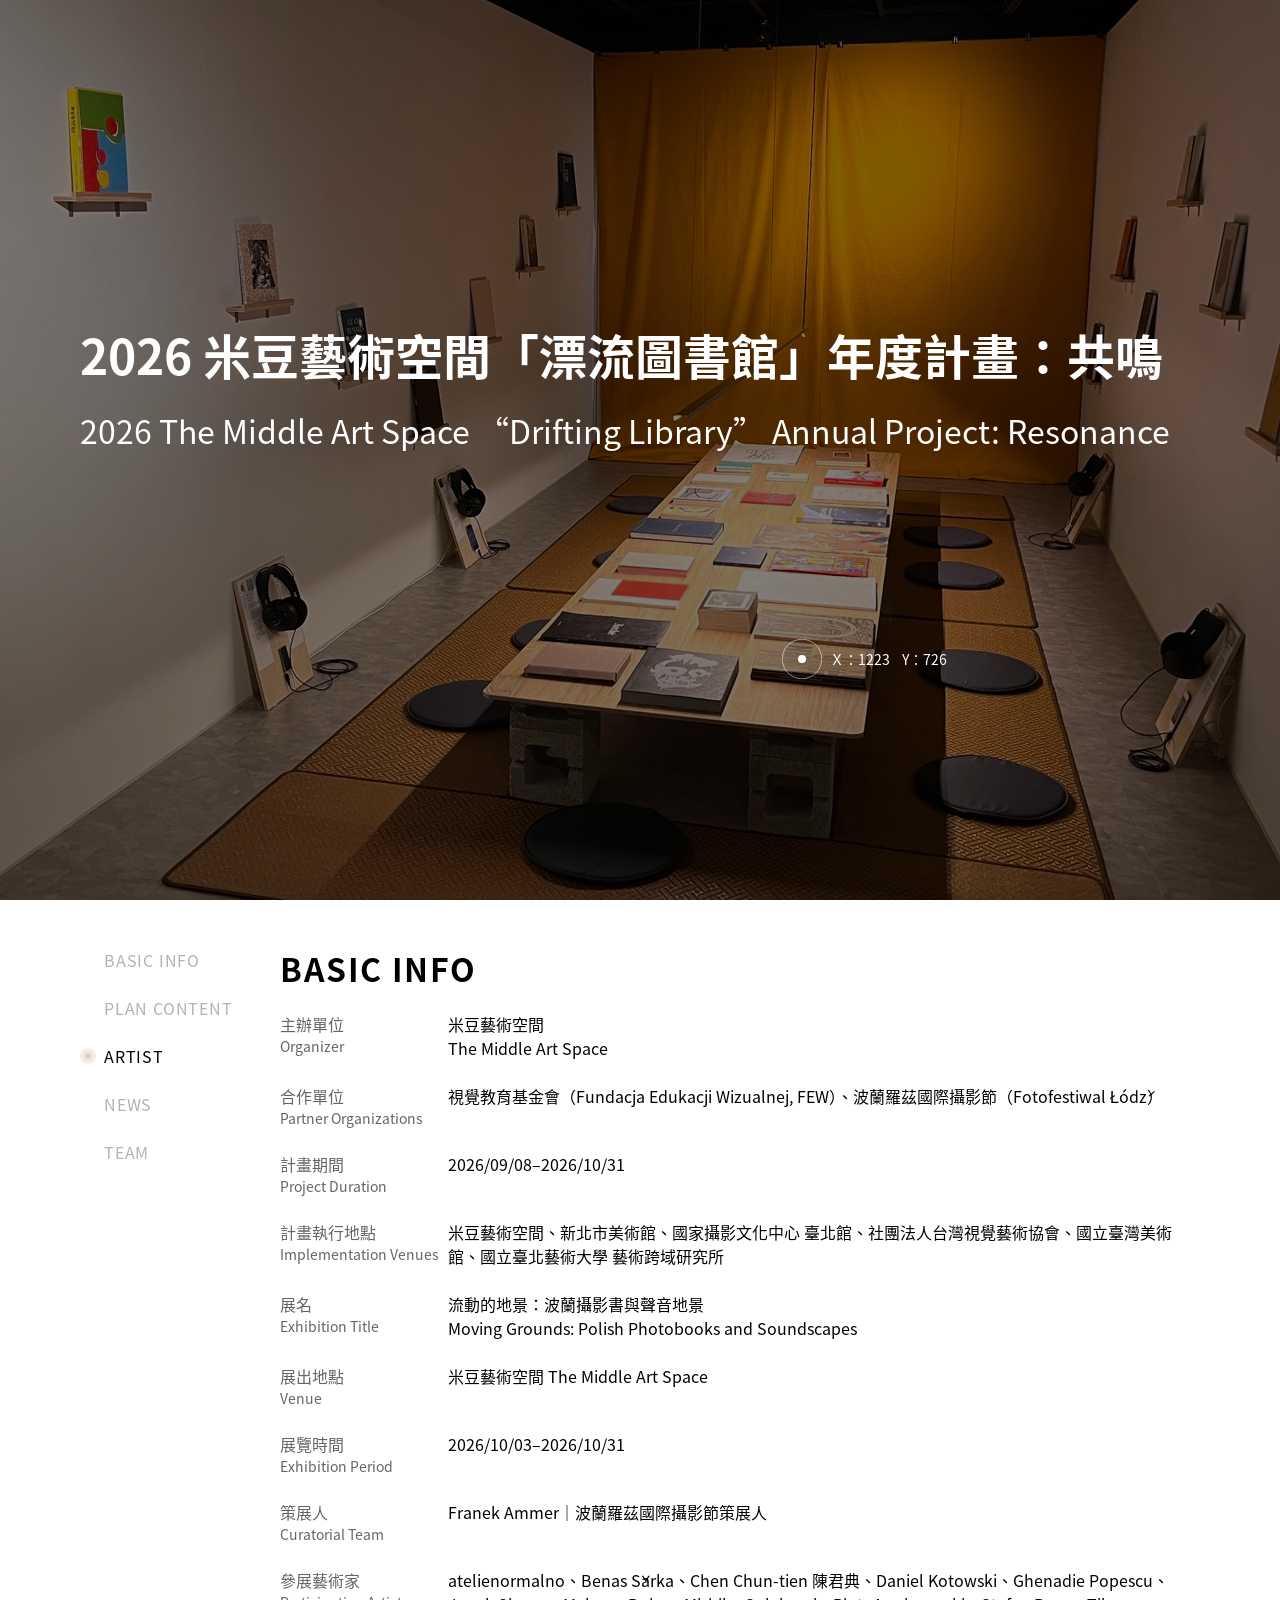
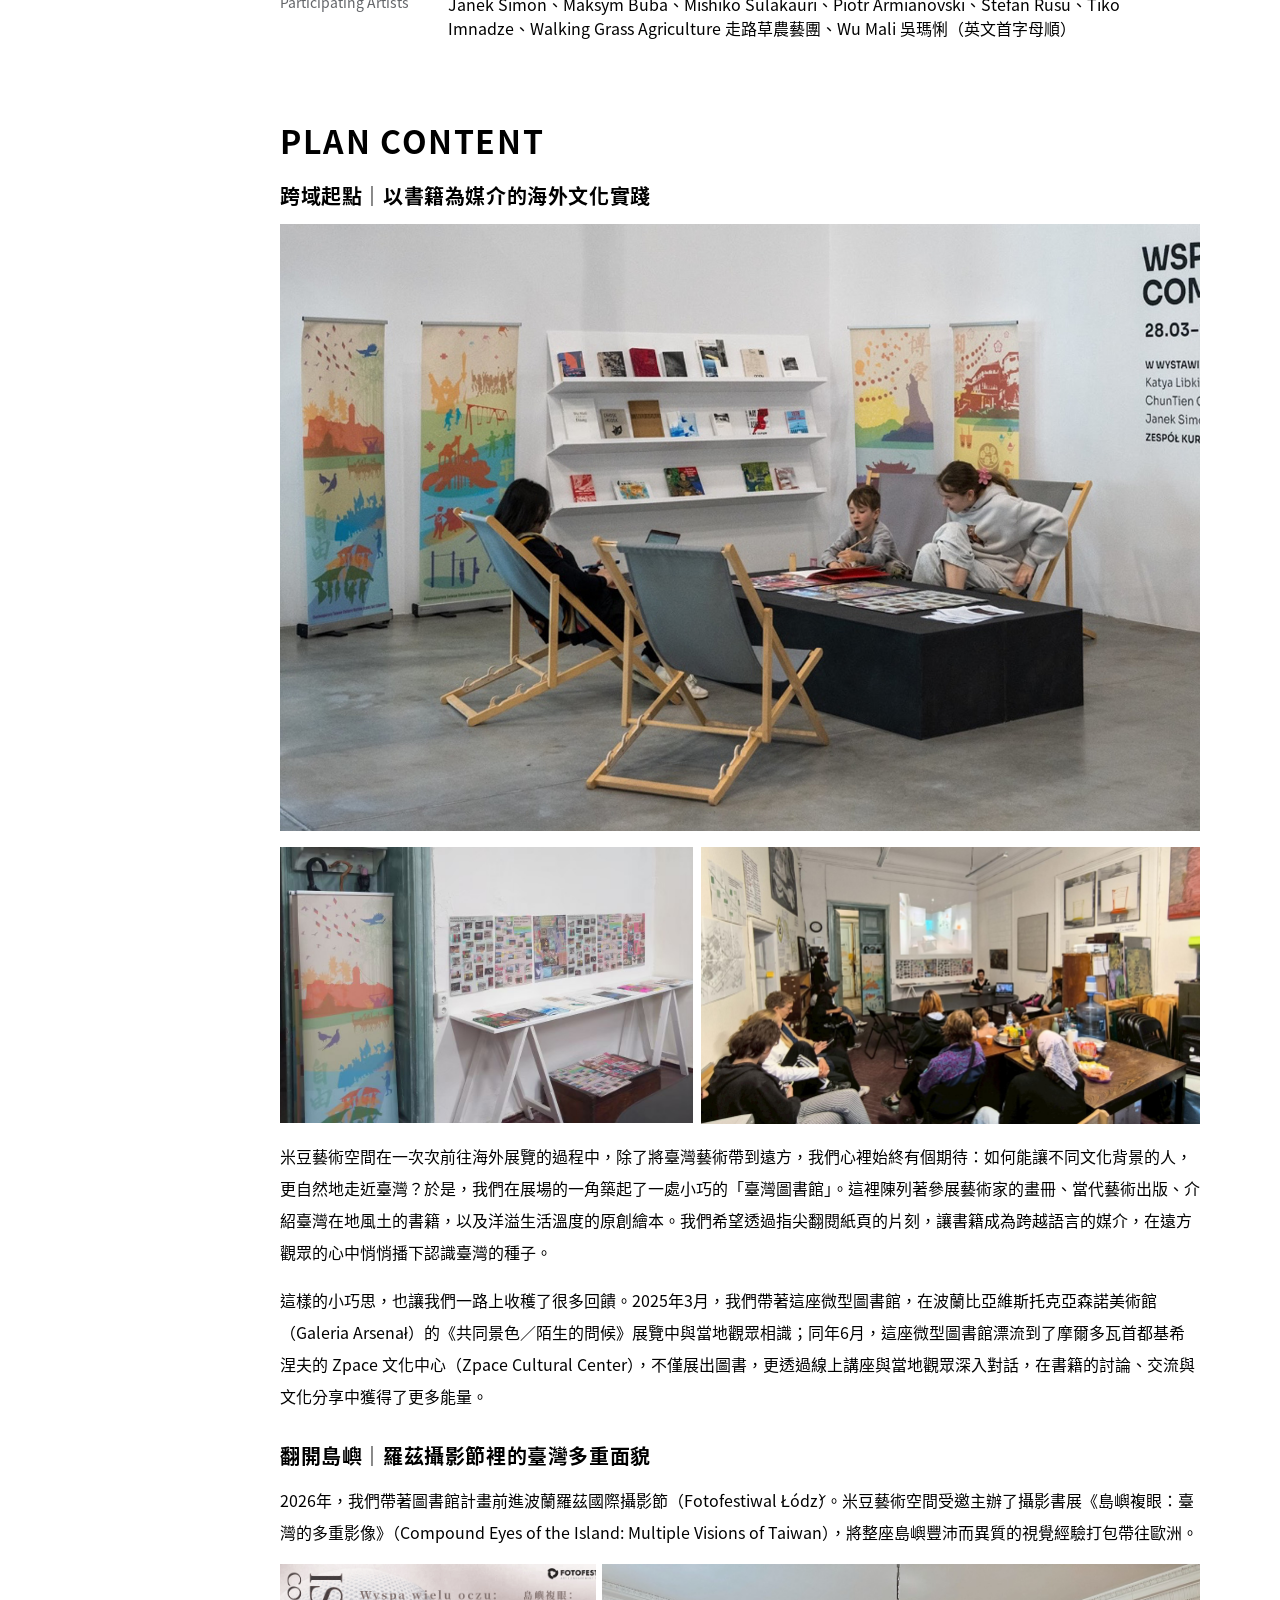
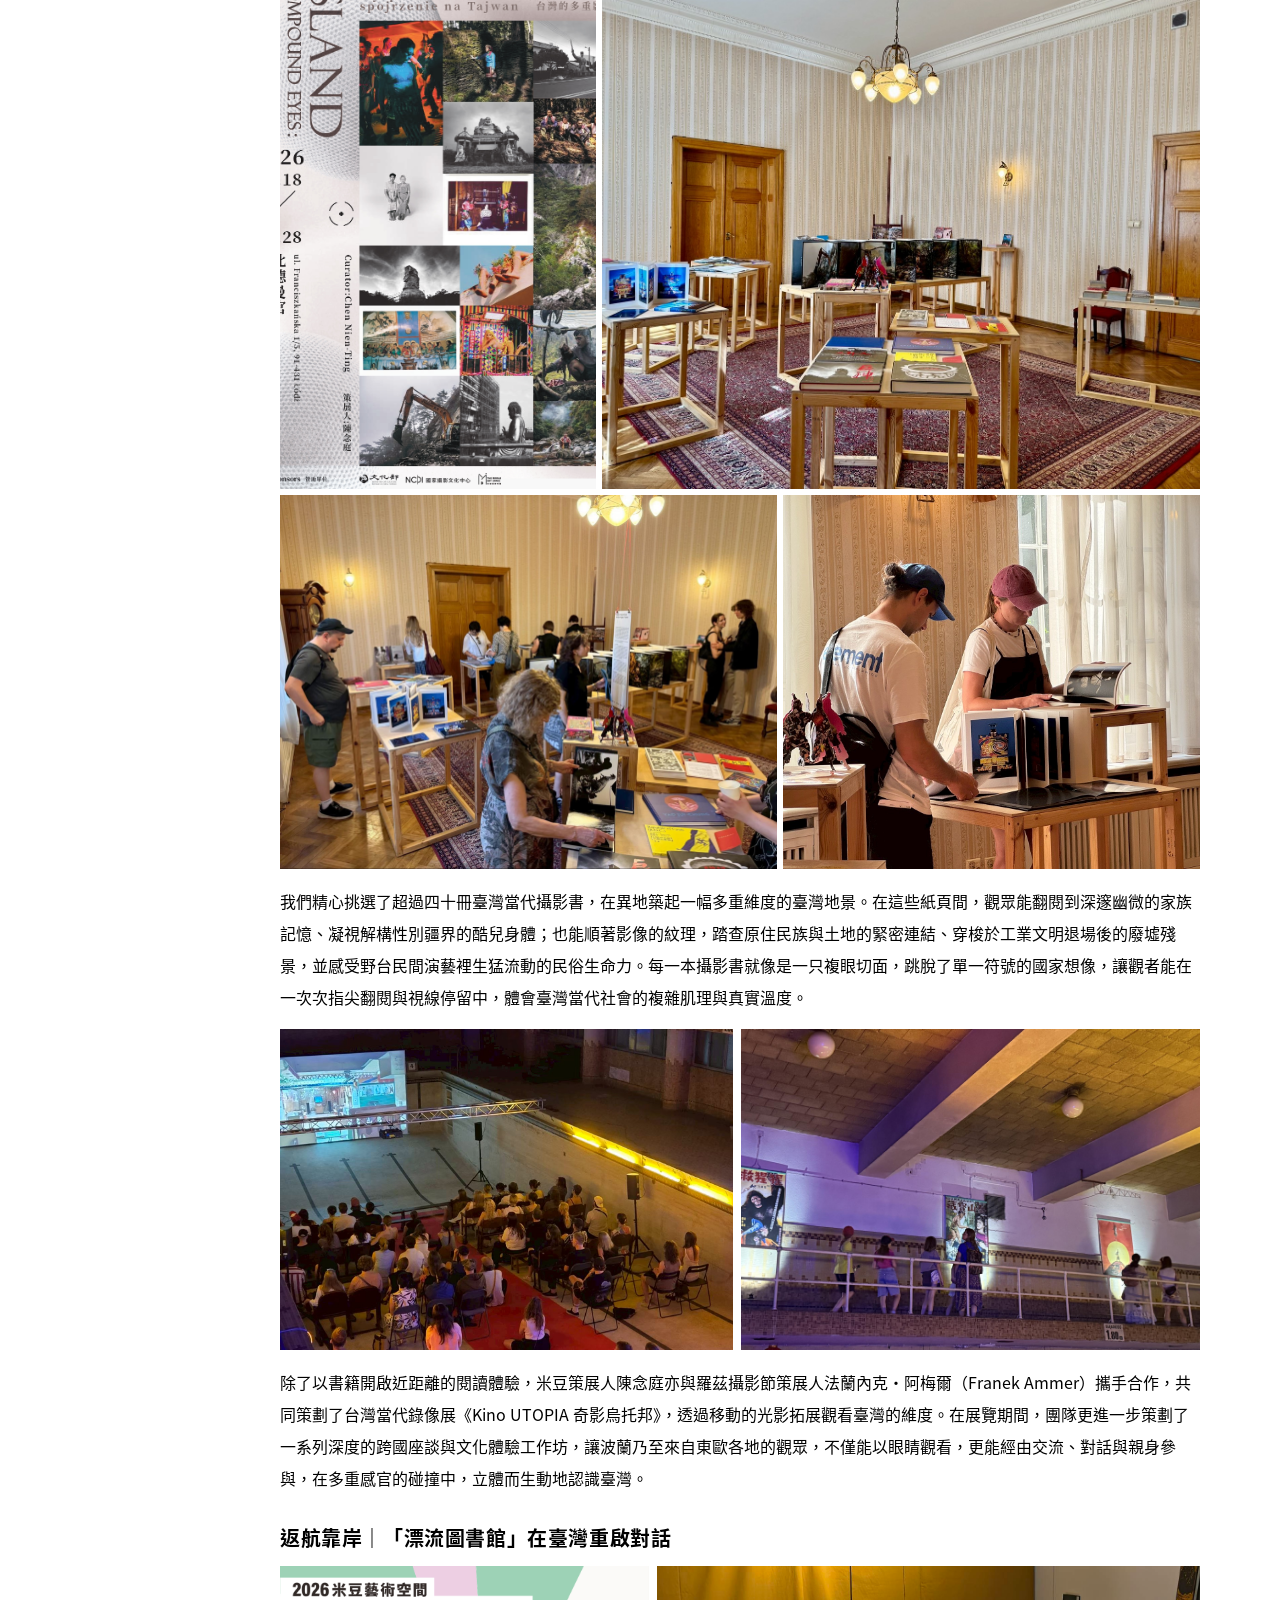
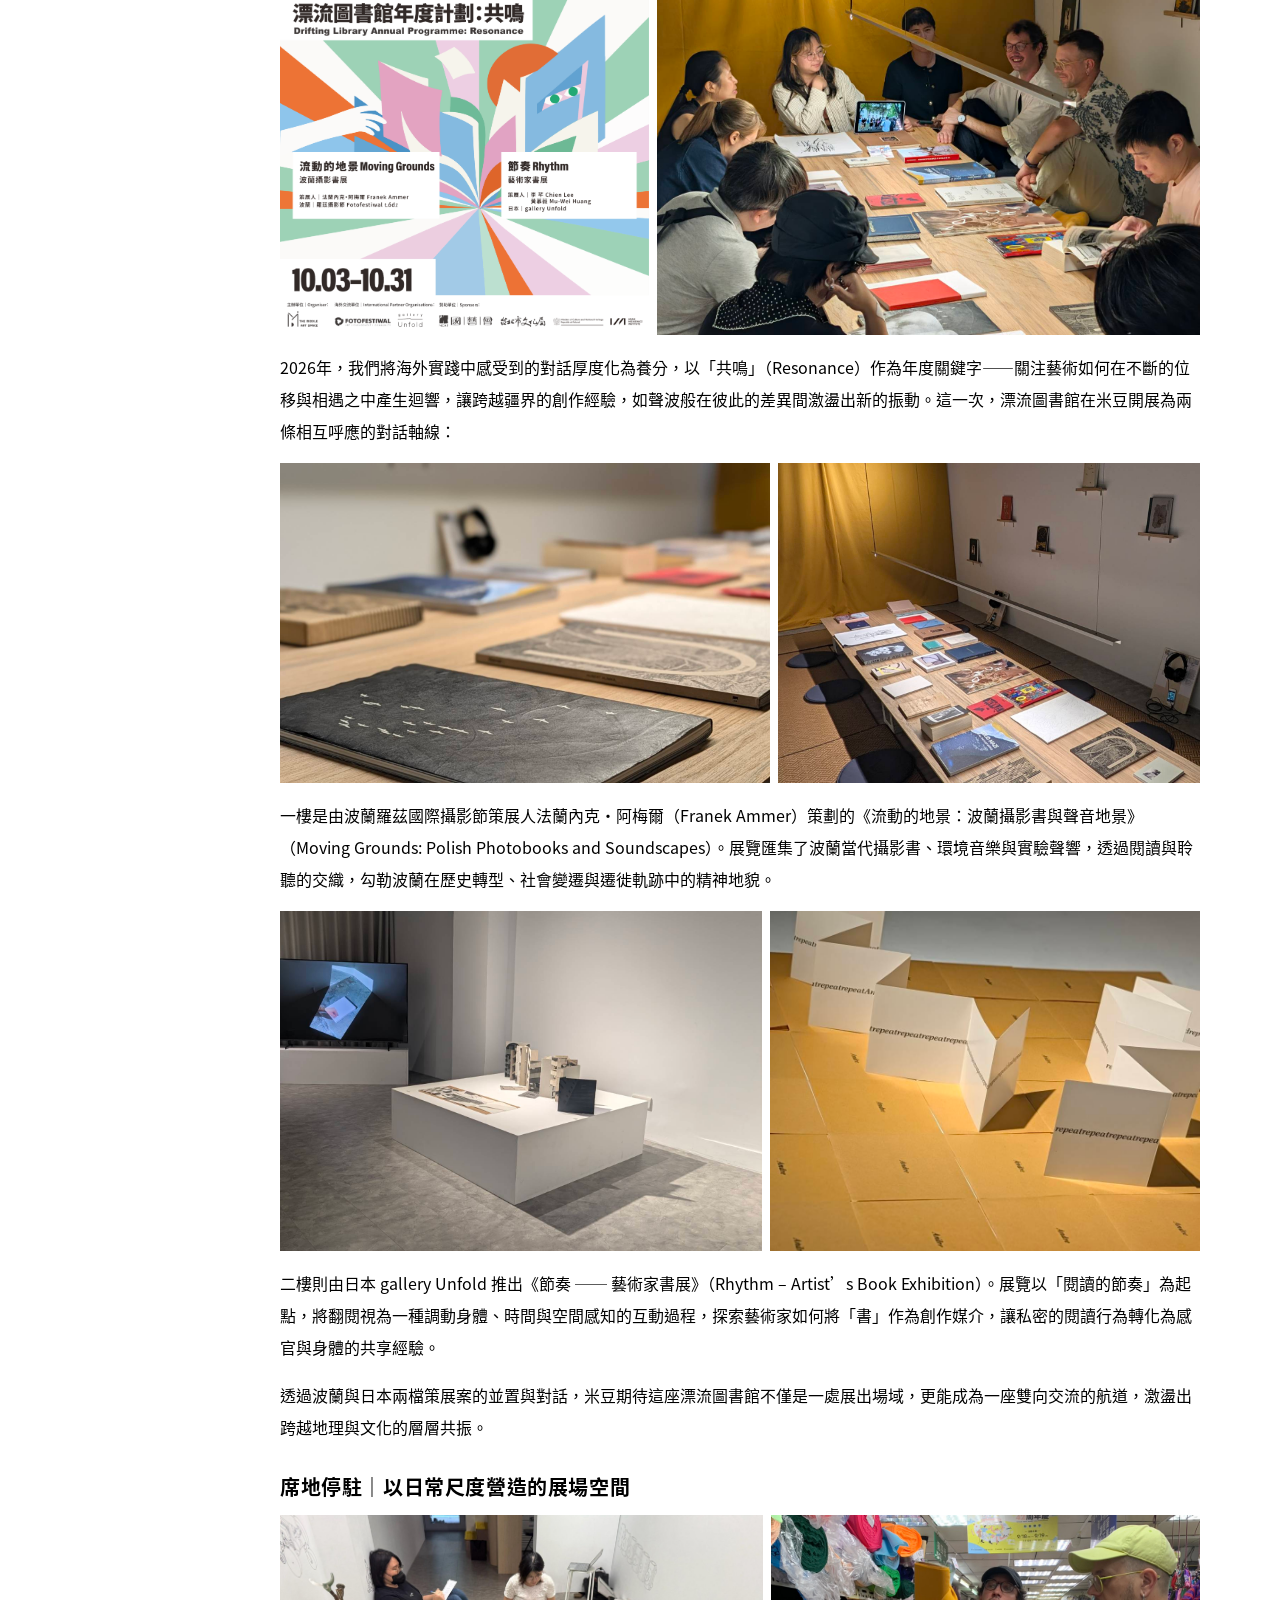
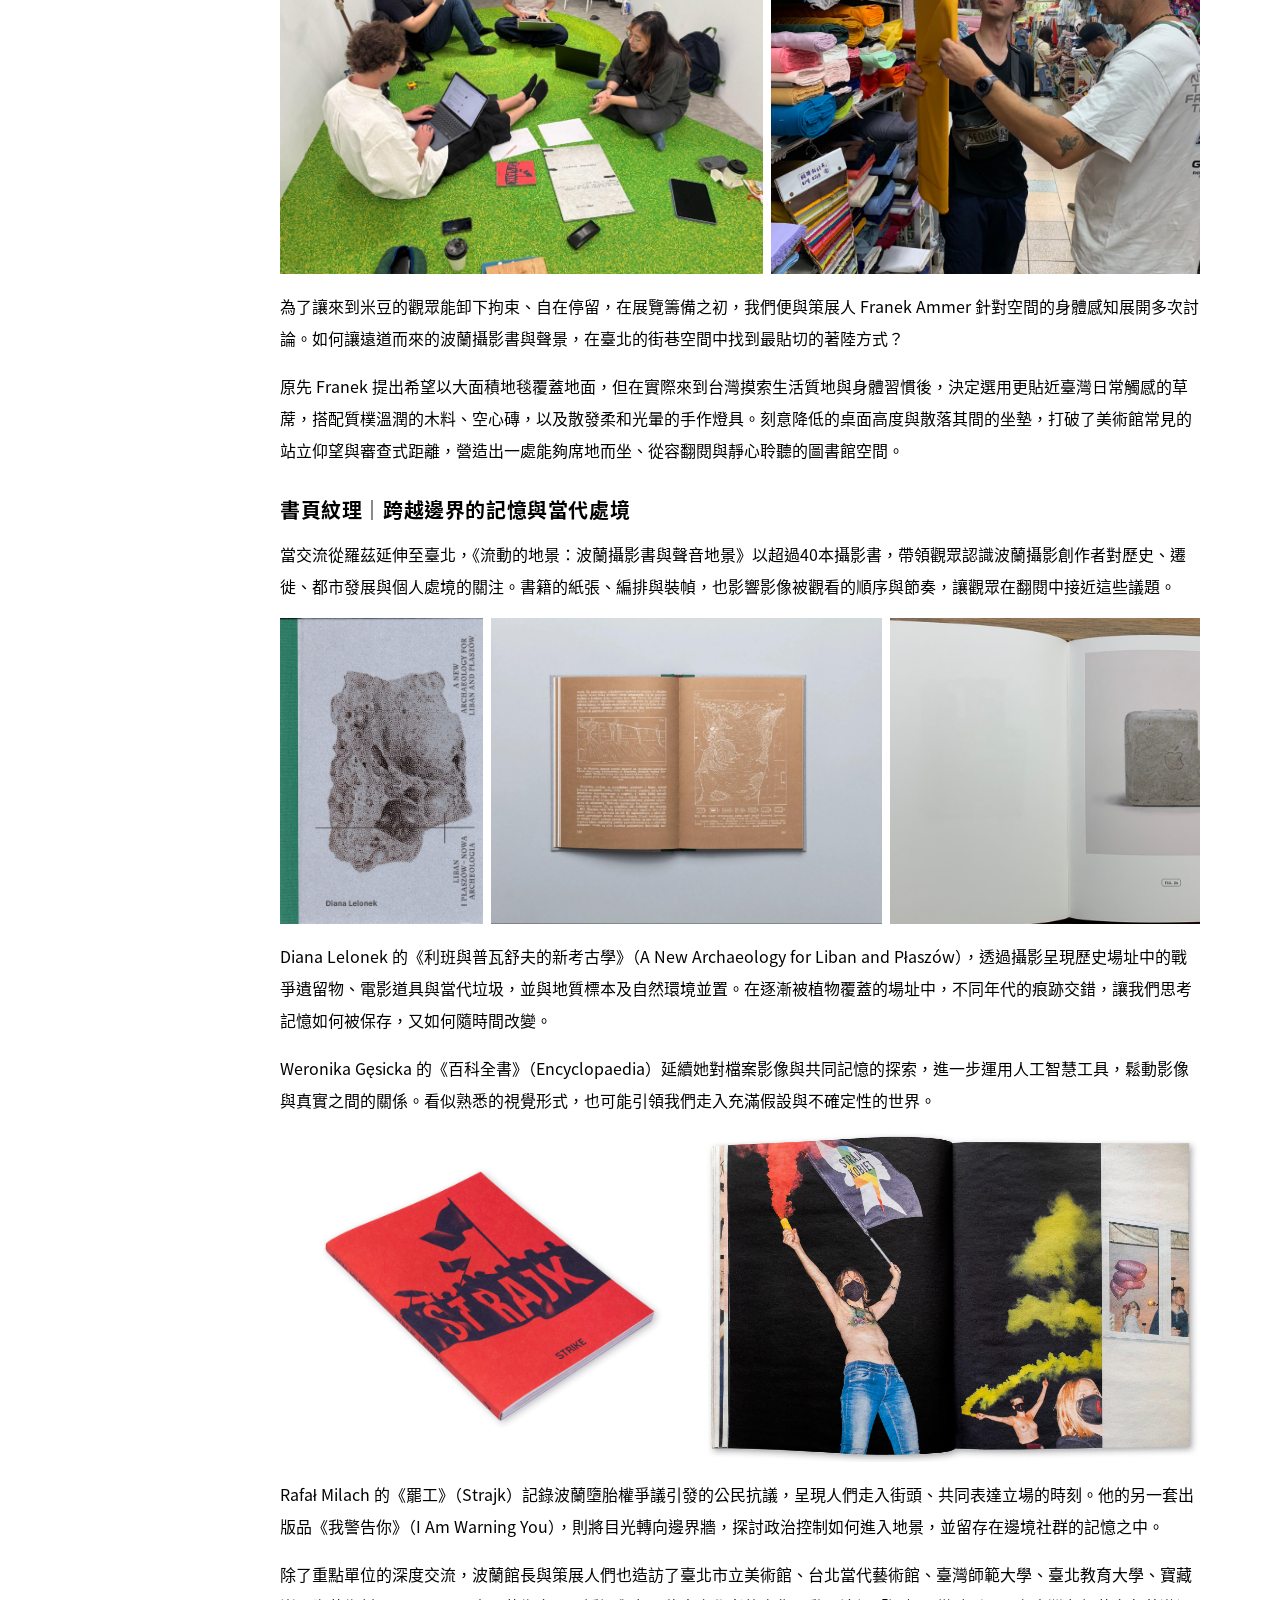
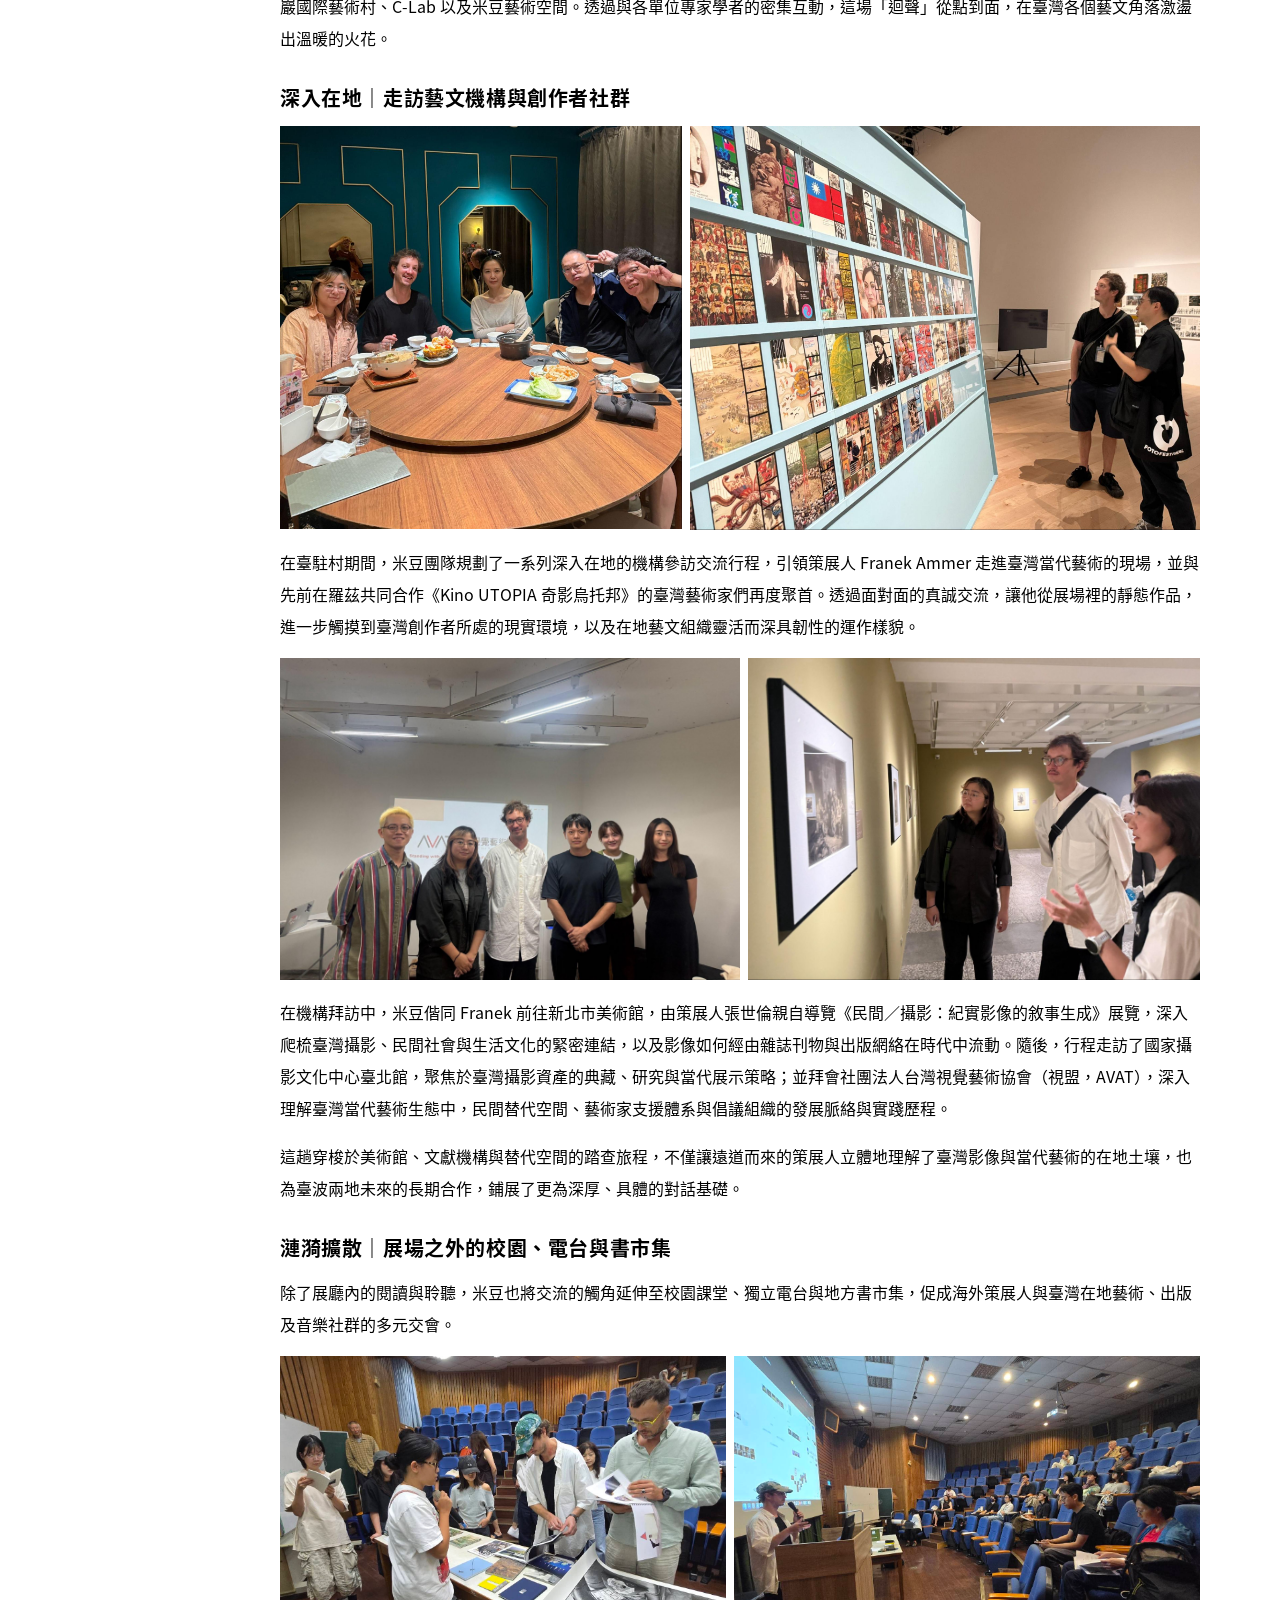
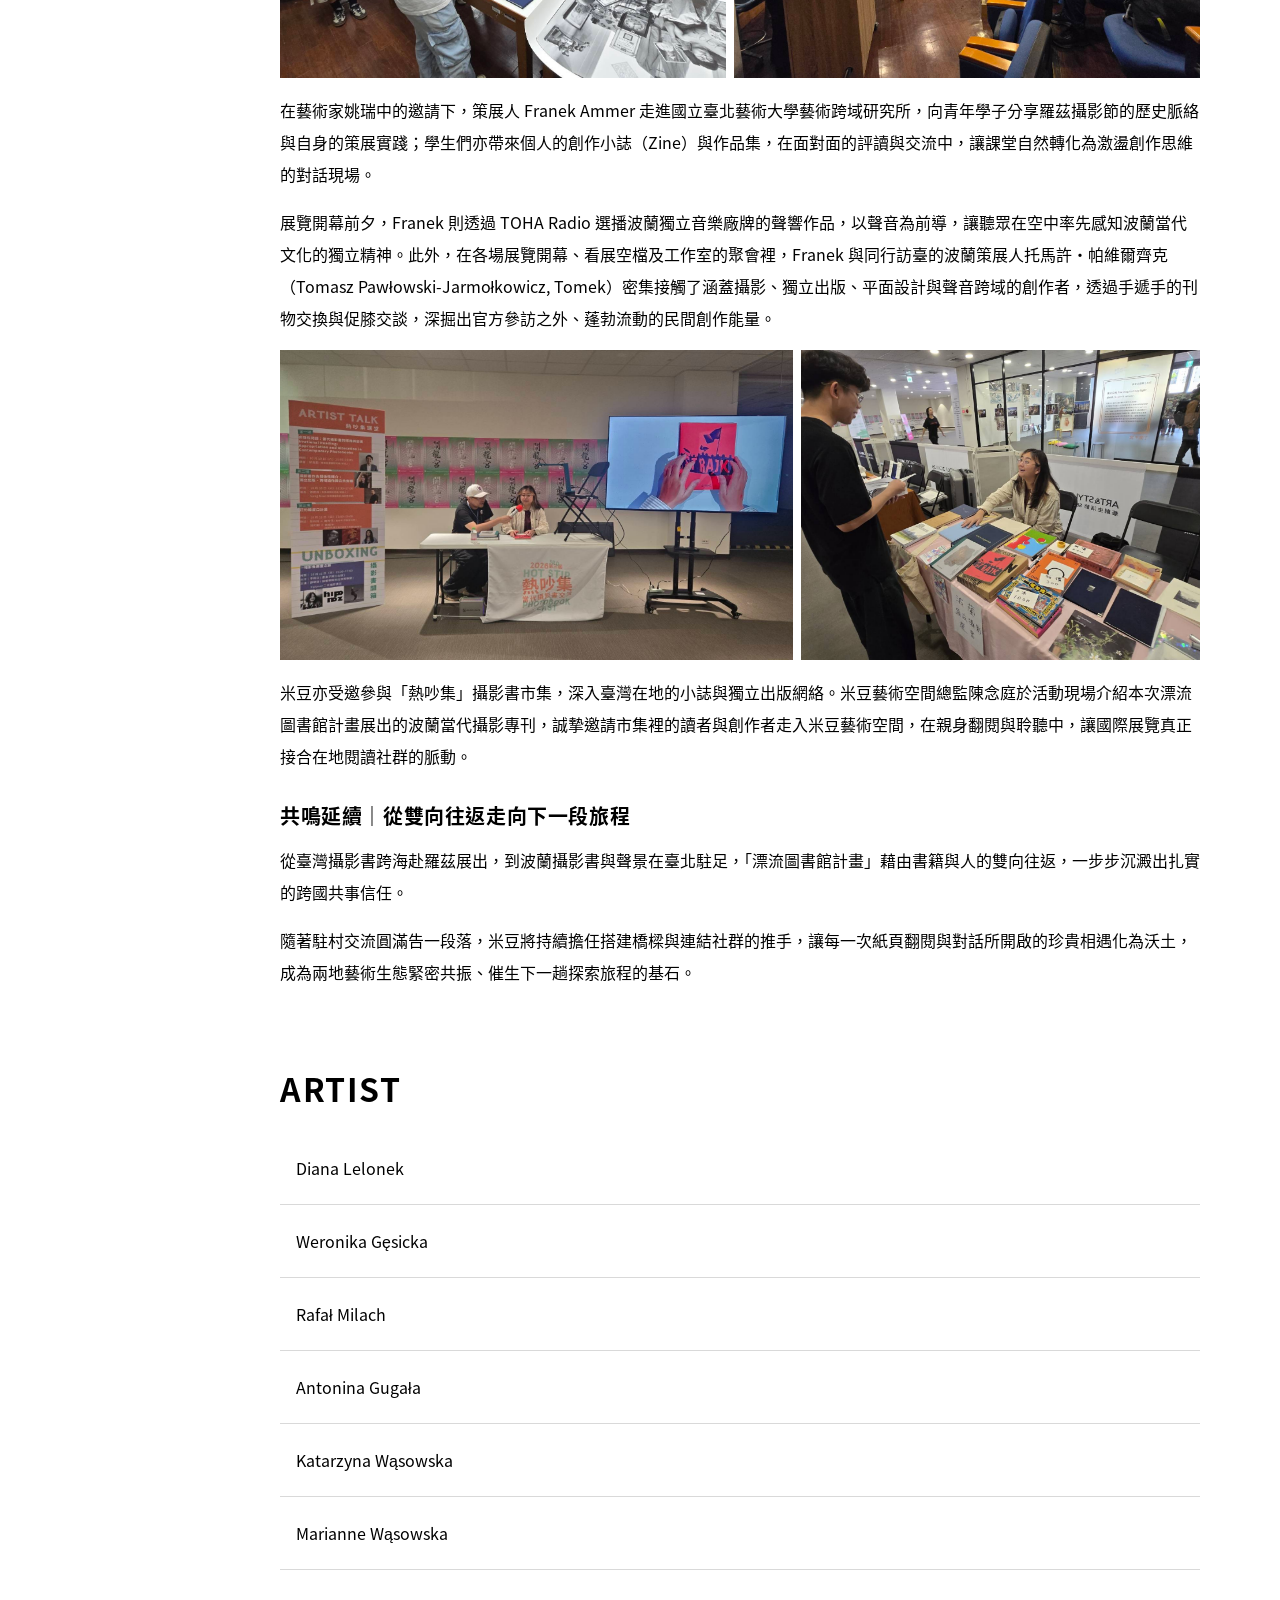
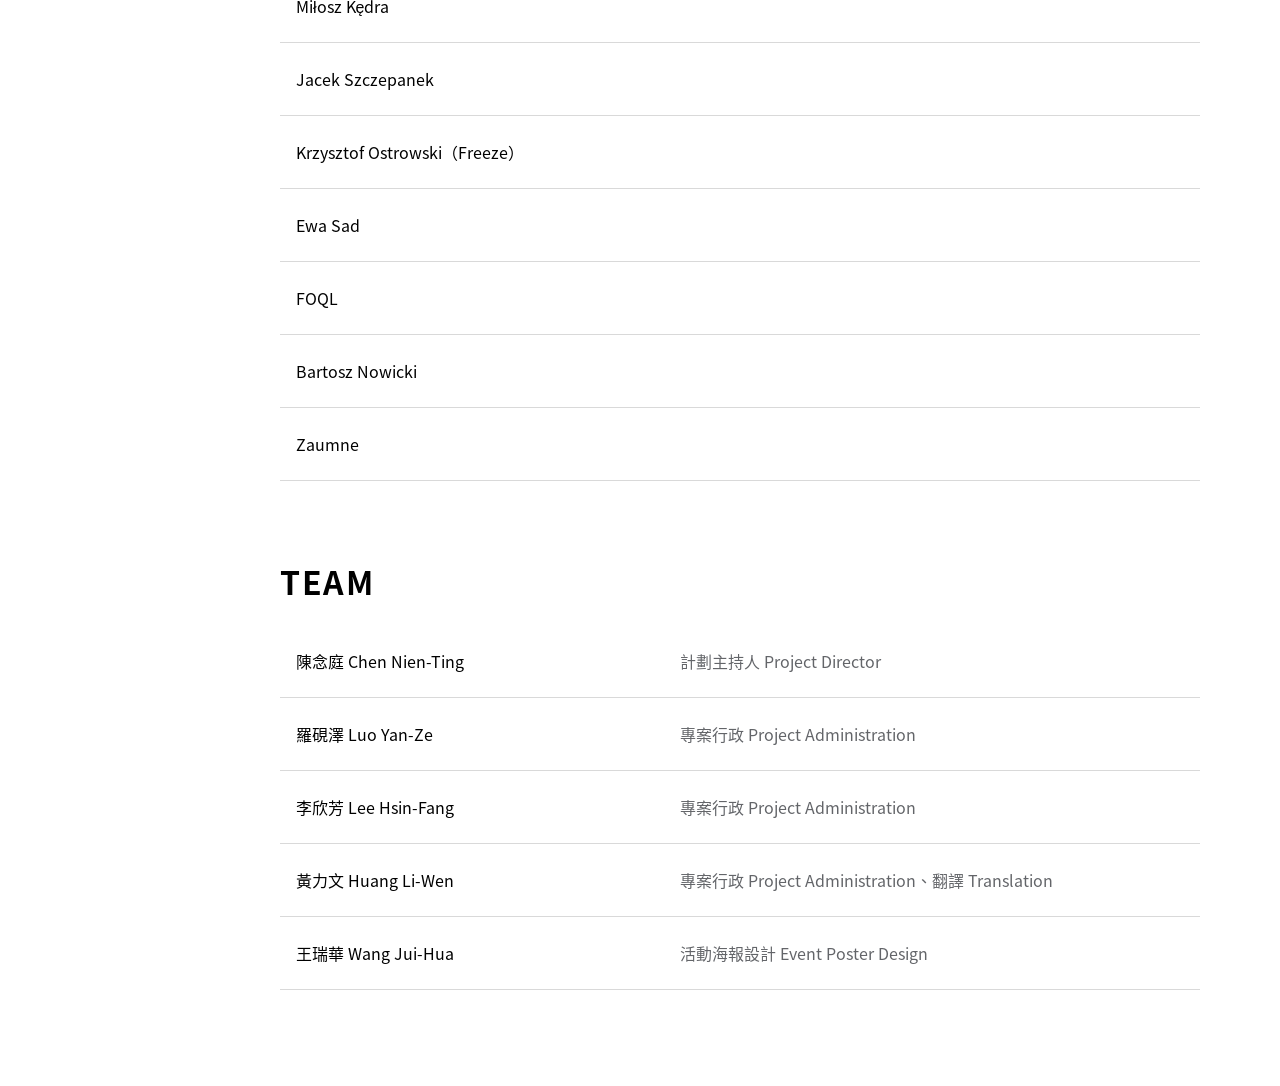
==== commit 2ff823a9: "Fix international project photo collage proportions" ====
--- a/international-project/index.html
+++ b/international-project/index.html
@@ -1,4 +1,4 @@
-<!doctype html><html lang="zh-Hant"><head><meta charset="UTF-8"><meta name="viewport" content="width=device-width,initial-scale=1"><meta name="theme-color" content="#000"><meta name="description" content="2026 米豆藝術空間「漂流圖書館」年度計畫：共鳴"><link rel="icon" href="logo.png"><link rel="stylesheet" href="international-2026.css?v=20261117-2"><title>2026 漂流圖書館：共鳴｜米豆藝術空間</title></head><body>
+<!doctype html><html lang="zh-Hant"><head><meta charset="UTF-8"><meta name="viewport" content="width=device-width,initial-scale=1"><meta name="theme-color" content="#000"><meta name="description" content="2026 米豆藝術空間「漂流圖書館」年度計畫：共鳴"><link rel="icon" href="logo.png"><link rel="stylesheet" href="international-2026.css?v=20261117-3"><title>2026 漂流圖書館：共鳴｜米豆藝術空間</title></head><body>
 <header class="hero" id="top"><img class="hero-image" src="../assets/international-2026/image-24.png" alt="2026 漂流圖書館年度計畫主視覺"><div class="hero-shade"></div><img class="hero-grid" src="../assets/international-2026/logo-mark.svg" alt=""><div class="hero-title"><h1>2026 米豆藝術空間「漂流圖書館」年度計畫：共鳴</h1><p>2026 The Middle Art Space “Drifting Library” Annual Project: Resonance</p></div><div class="hero-pointer" aria-hidden="true"><img src="../assets/international-2026/location.svg" alt=""><span>Ｘ：1223&nbsp;&nbsp;&nbsp;&nbsp;Y：726</span></div><div class="cursor-lines" aria-hidden="true"><span></span><span></span></div></header>
 <button class="mobile-menu-button" type="button" aria-expanded="false" aria-controls="mobile-project-nav">Menu</button><nav class="mobile-project-nav" id="mobile-project-nav" aria-label="專案章節"><button class="mobile-menu-close" type="button">Close</button><a href="#basic-info">/ BASIC INFO</a><a href="#plan-content">/ PLAN CONTENT</a><a href="#artist">/ ARTIST</a><span aria-disabled="true">/ NEWS</span><a href="#team">/ TEAM</a></nav>
 <main class="project-layout"><nav class="project-nav" aria-label="專案章節"><a class="active" href="#basic-info"><i></i>BASIC INFO</a><a href="#plan-content"><i></i>PLAN CONTENT</a><a href="#artist"><i></i>ARTIST</a><span aria-disabled="true"><i></i>NEWS</span><a href="#team"><i></i>TEAM</a></nav><div class="project-content">
--- a/international-project/international-2026.css
+++ b/international-project/international-2026.css
@@ -7,6 +7,19 @@
 @media(max-width:1440px){.project-layout{padding-left:80px;padding-right:80px;gap:40px}.project-nav{width:160px;flex-basis:160px}.project-content{flex:1}.hero-title{left:80px;right:80px}.hero-title h1{font-size:48px;line-height:60px}.hero-title p{font-size:32px;line-height:44px}}
 @media(max-width:1024px){html{scroll-padding-top:20px}.hero{height:100svh;min-height:620px}.hero-image{inset:0;width:100%;height:100%;object-fit:cover}.hero-grid,.hero-pointer,.cursor-lines{display:none}.hero-title{left:40px;right:40px;top:40%;transform:translateY(-10%)}.hero-title h1{font-size:40px;line-height:52px}.hero-title p{margin-top:16px;font-size:24px;line-height:32px}.project-layout{padding:48px 40px 56px;display:block}.project-nav{display:none}.project-content{width:100%;gap:60px}.section{scroll-margin-top:24px}.section h2{font-size:24px;line-height:32px}.basic-info dl>div{display:block}.basic-info dt{width:auto;margin-bottom:4px}.basic-info dd{width:auto}.team-list li{flex-direction:column;gap:8px}.team-list span{width:auto;flex-basis:auto}.mobile-menu-button{display:block;position:fixed;top:18px;left:50%;transform:translateX(-50%);z-index:20;width:120px;padding:8px 24px;border:0;border-radius:100px;background:linear-gradient(90deg,#fff,rgba(255,255,255,.6));box-shadow:0 4.879px 29.276px rgba(255,255,255,.24);color:#fff;cursor:pointer}.mobile-menu-button.scrolled{width:114px;padding:8px 12px;background:linear-gradient(90deg,#303030,rgba(173,172,172,.6))}.mobile-project-nav{position:fixed;display:flex;visibility:hidden;opacity:0;transform:translate(-50%,-8px) scale(.94);top:18px;left:50%;z-index:21;width:229px;padding:12px 24px 24px;border-radius:24px;background:#f0f0f0;box-shadow:0 4.879px 29.276px rgba(255,255,255,.24);flex-direction:column;gap:12px;transition:.2s ease;transform-origin:top center}.mobile-project-nav.open{visibility:visible;opacity:1;transform:translate(-50%,0) scale(1)}.mobile-project-nav a,.mobile-project-nav span{color:#96989c;text-decoration:none;font-size:14px;line-height:20px}.mobile-project-nav a.active{font-weight:600;color:#000}.mobile-menu-close{align-self:center;width:204px;padding:8px;border:0;border-radius:24px;background:#fff;color:#000;cursor:pointer;margin-bottom:12px}}
 @media(max-width:767px){.hero-title{left:16px;right:16px;overflow-wrap:anywhere}.hero-title h1{font-size:24px;line-height:32px}.hero-title p{font-size:20px;line-height:32px}.project-layout{padding:40px 16px}.project-content{gap:48px}.section h2{font-size:20px;line-height:24px}.people-list li{padding:20px 12px}.team-list li{gap:4px}}
+/* Figma 621:1979: staggered column boundaries, with equal heights in each row. */
+.collage-four{
+  grid-template-columns:309.16fr 171.16fr 407.273fr;
+  grid-template-rows:438.54fr 311.161fr;
+  aspect-ratio:900 / 755.701;
+  gap:6px;
+}
+.collage-four span:nth-child(1){grid-column:1;grid-row:1;aspect-ratio:auto}
+.collage-four span:nth-child(2){grid-column:2 / 4;grid-row:1;aspect-ratio:auto}
+.collage-four span:nth-child(3){grid-column:1 / 3;grid-row:2;aspect-ratio:auto}
+.collage-four span:nth-child(4){grid-column:3;grid-row:2;aspect-ratio:auto}
+.collage-four span{min-width:0;min-height:0}
+.collage-four span:nth-child(3) img.pos-top{object-position:center bottom!important}
 .hero .hero-grid{display:none}
 /* Figma 619:1976 — the compact menu keeps one opaque appearance while scrolling. */
 @media(max-width:1024px){
